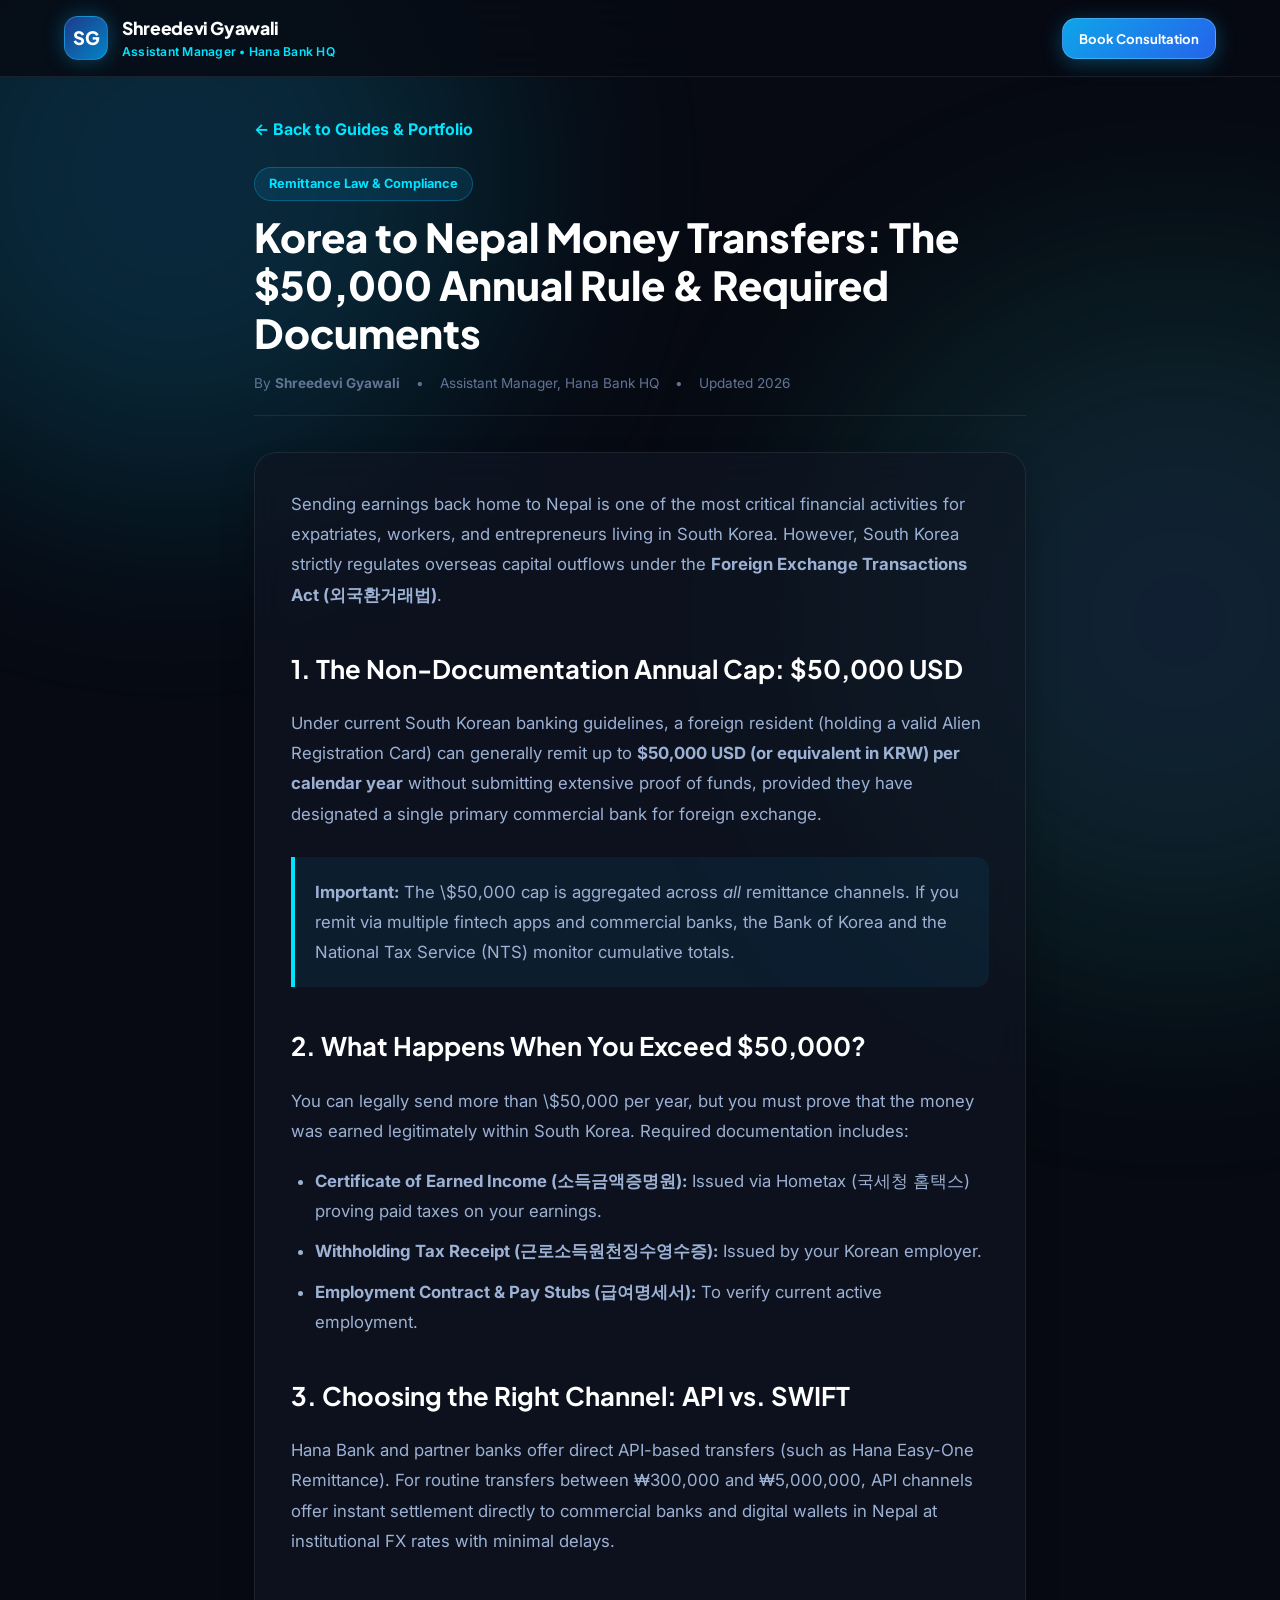
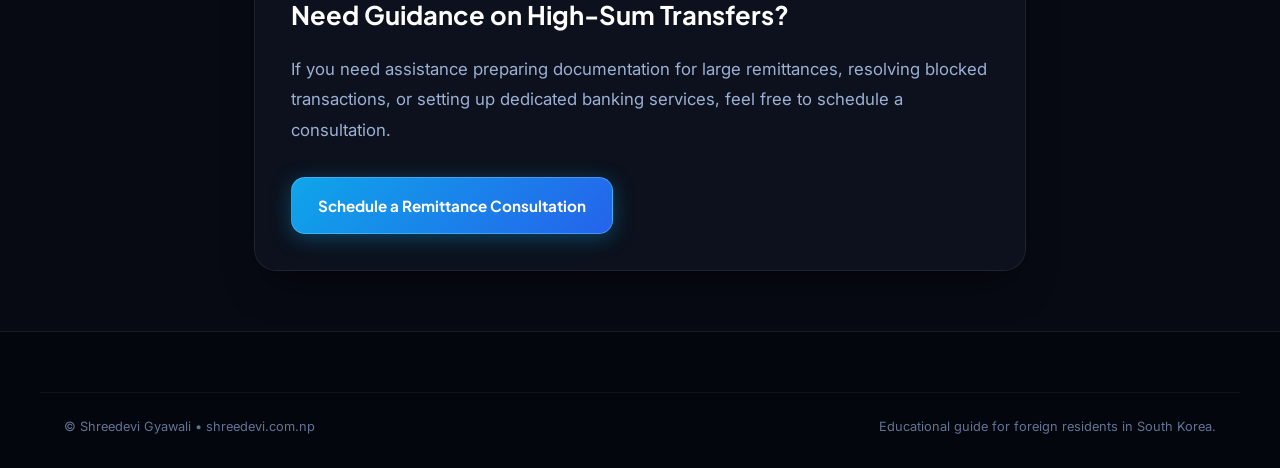
==== posts/remittance-guide.html @ a7222c51 "feat: complete professional portfolio upgrade for Shreedevi Gyawali with KRW-NPR calculator, consult" ====
<!DOCTYPE html>
<html lang="en">
<head>
  <meta charset="utf-8" />
  <meta name="viewport" content="width=device-width, initial-scale=1.0" />
  <title>Korea to Nepal Remittance: The $50,000 Rule & Required Documents | Shreedevi Gyawali</title>
  <meta name="description" content="A practical banking guide on sending money from South Korea to Nepal, understanding Korea's Foreign Exchange Transactions Act, designated foreign exchange banks, and avoiding account freezes." />
  <link rel="preconnect" href="https://fonts.googleapis.com">
  <link rel="preconnect" href="https://fonts.gstatic.com" crossorigin>
  <link href="https://fonts.googleapis.com/css2?family=Inter:wght@300;400;500;600;700&family=Plus+Jakarta+Sans:wght@600;700;800&display=swap" rel="stylesheet">
  <link rel="stylesheet" href="../style.css" />
  <style>
    .article-wrap { max-width: 820px; margin: 40px auto; padding: 0 24px; }
    .article-header { margin-bottom: 36px; }
    .back-nav { display: inline-flex; align-items: center; gap: 8px; color: var(--accent-cyan); font-weight: 700; margin-bottom: 24px; }
    .article-title { font-family: var(--font-heading); font-size: 2.5rem; font-weight: 800; line-height: 1.2; margin-bottom: 16px; color: #fff; }
    .article-meta { display: flex; gap: 16px; font-size: 0.85rem; color: var(--text-muted); border-bottom: 1px solid var(--line-border); padding-bottom: 20px; }
    .article-body { font-size: 1.05rem; line-height: 1.8; color: var(--text-secondary); }
    .article-body h2 { font-family: var(--font-heading); font-size: 1.6rem; color: #fff; margin: 36px 0 16px; }
    .article-body p { margin-bottom: 20px; }
    .article-body ul { margin: 0 0 24px 24px; }
    .article-body li { margin-bottom: 10px; }
    .callout-box { background: rgba(14, 165, 233, 0.08); border-left: 4px solid var(--accent-cyan); padding: 20px; border-radius: 0 12px 12px 0; margin: 28px 0; }
  </style>
</head>
<body>
  <div class="glow-orb orb-1"></div>
  <div class="glow-orb orb-2"></div>

  <header class="navbar-wrapper">
    <div class="container">
      <nav class="navbar">
        <a href="../#hero" class="brand">
          <div class="brand-symbol">SG</div>
          <div class="brand-text">
            <span class="brand-name">Shreedevi Gyawali</span>
            <span class="brand-role">Assistant Manager • Hana Bank HQ</span>
          </div>
        </a>
        <div class="nav-actions">
          <a href="../#booking" class="btn btn-primary btn-sm">Book Consultation</a>
        </div>
      </nav>
    </div>
  </header>

  <main class="article-wrap">
    <a href="../#insights" class="back-nav">← Back to Guides & Portfolio</a>

    <header class="article-header">
      <div class="hero-pill accent-pill" style="margin-bottom:12px">Remittance Law & Compliance</div>
      <h1 class="article-title">Korea to Nepal Money Transfers: The $50,000 Annual Rule & Required Documents</h1>
      <div class="article-meta">
        <span>By <strong>Shreedevi Gyawali</strong></span>
        <span>•</span>
        <span>Assistant Manager, Hana Bank HQ</span>
        <span>•</span>
        <span>Updated 2026</span>
      </div>
    </header>

    <article class="article-body glass-card" style="padding: 36px;">
      <p>Sending earnings back home to Nepal is one of the most critical financial activities for expatriates, workers, and entrepreneurs living in South Korea. However, South Korea strictly regulates overseas capital outflows under the <strong>Foreign Exchange Transactions Act (외국환거래법)</strong>.</p>

      <h2>1. The Non-Documentation Annual Cap: $50,000 USD</h2>
      <p>Under current South Korean banking guidelines, a foreign resident (holding a valid Alien Registration Card) can generally remit up to <strong>$50,000 USD (or equivalent in KRW) per calendar year</strong> without submitting extensive proof of funds, provided they have designated a single primary commercial bank for foreign exchange.</p>

      <div class="callout-box">
        <strong>Important:</strong> The \$50,000 cap is aggregated across <em>all</em> remittance channels. If you remit via multiple fintech apps and commercial banks, the Bank of Korea and the National Tax Service (NTS) monitor cumulative totals.
      </div>

      <h2>2. What Happens When You Exceed $50,000?</h2>
      <p>You can legally send more than \$50,000 per year, but you must prove that the money was earned legitimately within South Korea. Required documentation includes:</p>
      <ul>
        <li><strong>Certificate of Earned Income (소득금액증명원):</strong> Issued via Hometax (국세청 홈택스) proving paid taxes on your earnings.</li>
        <li><strong>Withholding Tax Receipt (근로소득원천징수영수증):</strong> Issued by your Korean employer.</li>
        <li><strong>Employment Contract & Pay Stubs (급여명세서):</strong> To verify current active employment.</li>
      </ul>

      <h2>3. Choosing the Right Channel: API vs. SWIFT</h2>
      <p>Hana Bank and partner banks offer direct API-based transfers (such as Hana Easy-One Remittance). For routine transfers between ₩300,000 and ₩5,000,000, API channels offer instant settlement directly to commercial banks and digital wallets in Nepal at institutional FX rates with minimal delays.</p>

      <h2>Need Guidance on High-Sum Transfers?</h2>
      <p>If you need assistance preparing documentation for large remittances, resolving blocked transactions, or setting up dedicated banking services, feel free to schedule a consultation.</p>

      <div style="margin-top: 32px;">
        <a href="../#booking" class="btn btn-primary btn-lg">Schedule a Remittance Consultation</a>
      </div>
    </article>
  </main>

  <footer class="site-footer" style="margin-top: 60px;">
    <div class="container footer-bottom">
      <div>© Shreedevi Gyawali • <a href="https://shreedevi.com.np">shreedevi.com.np</a></div>
      <div>Educational guide for foreign residents in South Korea.</div>
    </div>
  </footer>
</body>
</html>
---- style.css ----
:root {
  --bg-dark: #070a13;
  --bg-card: rgba(16, 22, 36, 0.65);
  --bg-card-hover: rgba(22, 30, 48, 0.8);
  --bg-elevated: #0f1626;
  --line-border: rgba(255, 255, 255, 0.08);
  --line-border-hover: rgba(94, 160, 255, 0.4);
  --line-border-active: rgba(56, 225, 176, 0.5);
  --text-primary: #f0f4ff;
  --text-secondary: #9cb1d4;
  --text-muted: #627494;
  --accent-cyan: #00e5ff;
  --accent-blue: #3b82f6;
  --accent-indigo: #6366f1;
  --accent-teal: #10b981;
  --accent-amber: #f59e0b;
  --gradient-fintech: linear-gradient(135deg, #38bdf8 0%, #3b82f6 50%, #818cf8 100%);
  --gradient-glow: linear-gradient(135deg, rgba(56, 189, 248, 0.15) 0%, rgba(99, 102, 241, 0.1) 100%);
  --shadow-card: 0 20px 40px -15px rgba(0, 0, 0, 0.6);
  --shadow-glow: 0 0 30px rgba(56, 189, 248, 0.2);
  --font-heading: 'Plus Jakarta Sans', system-ui, -apple-system, sans-serif;
  --font-body: 'Inter', system-ui, -apple-system, sans-serif;
  --radius-sm: 8px;
  --radius-md: 14px;
  --radius-lg: 22px;
  --radius-pill: 9999px;
  --transition: all 0.25s cubic-bezier(0.16, 1, 0.3, 1);
}

/* Reset & Base */
*, *::before, *::after {
  box-sizing: border-box;
  margin: 0;
  padding: 0;
}

html {
  scroll-behavior: smooth;
  scroll-padding-top: 100px;
}

body {
  font-family: var(--font-body);
  background-color: var(--bg-dark);
  color: var(--text-primary);
  line-height: 1.6;
  overflow-x: hidden;
  -webkit-font-smoothing: antialiased;
  min-height: 100vh;
}

a {
  color: inherit;
  text-decoration: none;
  transition: var(--transition);
}

/* Atmospheric Glow Orbs (Dribbble 25640415) */
.glow-orb {
  position: fixed;
  border-radius: var(--radius-pill);
  filter: blur(120px);
  pointer-events: none;
  z-index: -1;
  opacity: 0.18;
}

.orb-1 {
  width: 650px;
  height: 650px;
  top: -150px;
  left: -150px;
  background: radial-gradient(circle, #3b82f6 0%, #00e5ff 60%, transparent 80%);
}

.orb-2 {
  width: 700px;
  height: 700px;
  top: 30%;
  right: -250px;
  background: radial-gradient(circle, #6366f1 0%, #10b981 70%, transparent 80%);
}

.orb-3 {
  width: 500px;
  height: 500px;
  bottom: 5%;
  left: 20%;
  background: radial-gradient(circle, #0ea5e9 0%, transparent 70%);
  opacity: 0.12;
}

/* Layout Utilities */
.container {
  max-width: 1200px;
  margin: 0 auto;
  padding: 0 24px;
}

/* Glassmorphism Card (Dribbble 25640415 & 26304487) */
.glass-card {
  background: var(--bg-card);
  backdrop-filter: blur(18px);
  -webkit-backdrop-filter: blur(18px);
  border: 1px solid var(--line-border);
  border-radius: var(--radius-lg);
  box-shadow: var(--shadow-card);
  transition: var(--transition);
}

.glass-card:hover {
  border-color: var(--line-border-hover);
}

/* Top Announcement Banner */
.top-banner {
  background: rgba(12, 17, 30, 0.95);
  border-bottom: 1px solid var(--line-border);
  font-size: 0.82rem;
  padding: 8px 0;
  backdrop-filter: blur(10px);
}

.banner-inner {
  display: flex;
  justify-content: space-between;
  align-items: center;
}

.status-indicator {
  display: flex;
  align-items: center;
  gap: 10px;
}

.pulse-dot {
  width: 8px;
  height: 8px;
  border-radius: var(--radius-pill);
  background: var(--accent-teal);
  box-shadow: 0 0 10px var(--accent-teal);
  animation: pulseBeacon 2s infinite ease-in-out;
}

@keyframes pulseBeacon {
  0% { transform: scale(0.95); box-shadow: 0 0 0 0 rgba(16, 185, 129, 0.7); }
  70% { transform: scale(1.15); box-shadow: 0 0 0 8px rgba(16, 185, 129, 0); }
  100% { transform: scale(0.95); box-shadow: 0 0 0 0 rgba(16, 185, 129, 0); }
}

.banner-right {
  display: flex;
  align-items: center;
  gap: 12px;
}

.banner-tag {
  color: var(--accent-cyan);
  font-weight: 600;
}

.banner-divider {
  color: var(--text-muted);
}

.banner-link {
  color: var(--text-primary);
  font-weight: 600;
}

.banner-link:hover {
  color: var(--accent-cyan);
}

/* Navbar */
.navbar-wrapper {
  position: sticky;
  top: 0;
  z-index: 100;
  backdrop-filter: blur(20px);
  -webkit-backdrop-filter: blur(20px);
  background: rgba(7, 10, 19, 0.82);
  border-bottom: 1px solid var(--line-border);
}

.navbar {
  display: flex;
  justify-content: space-between;
  align-items: center;
  height: 76px;
}

.brand {
  display: flex;
  align-items: center;
  gap: 14px;
}

.brand-symbol {
  width: 44px;
  height: 44px;
  border-radius: var(--radius-md);
  background: linear-gradient(135deg, #1e3a8a, #0284c7);
  border: 1px solid rgba(56, 189, 248, 0.4);
  display: flex;
  align-items: center;
  justify-content: center;
  font-family: var(--font-heading);
  font-weight: 900;
  font-size: 1.15rem;
  color: #ffffff;
  box-shadow: 0 0 20px rgba(14, 165, 233, 0.35);
}

.brand-text {
  display: flex;
  flex-direction: column;
}

.brand-name {
  font-family: var(--font-heading);
  font-weight: 800;
  font-size: 1.1rem;
  letter-spacing: -0.02em;
  color: #ffffff;
}

.brand-role {
  font-size: 0.76rem;
  color: var(--accent-cyan);
  font-weight: 600;
  letter-spacing: 0.02em;
}

.nav-links {
  display: flex;
  align-items: center;
  gap: 22px;
}

.nav-link {
  font-size: 0.88rem;
  font-weight: 600;
  color: var(--text-secondary);
  position: relative;
  padding: 8px 2px;
}

.nav-link:hover {
  color: #ffffff;
}

.nav-link.highlight {
  color: var(--accent-cyan);
}

.nav-actions {
  display: flex;
  align-items: center;
  gap: 12px;
}

.mobile-toggle {
  display: none;
  background: transparent;
  border: none;
  cursor: pointer;
  padding: 8px;
}

.mobile-toggle span {
  display: block;
  width: 22px;
  height: 2px;
  background-color: #ffffff;
  margin: 5px 0;
  transition: var(--transition);
}

.mobile-drawer {
  display: none;
  padding: 20px 24px;
  background: rgba(11, 16, 29, 0.98);
  border-bottom: 1px solid var(--line-border);
  flex-direction: column;
  gap: 14px;
}

.mobile-drawer.open {
  display: flex;
}

.mobile-link {
  padding: 10px 0;
  font-weight: 600;
  color: var(--text-secondary);
  border-bottom: 1px solid rgba(255, 255, 255, 0.04);
}

.mobile-link:hover {
  color: #ffffff;
}

/* Button Styles (Fintech High-Conversion) */
.btn {
  display: inline-flex;
  align-items: center;
  justify-content: center;
  gap: 8px;
  font-family: var(--font-heading);
  font-weight: 700;
  border-radius: var(--radius-md);
  cursor: pointer;
  transition: var(--transition);
  border: 1px solid transparent;
  text-decoration: none;
}

.btn-sm {
  padding: 9px 16px;
  font-size: 0.82rem;
}

.btn-lg {
  padding: 14px 26px;
  font-size: 0.95rem;
}

.btn-block {
  width: 100%;
}

.btn-primary {
  background: linear-gradient(135deg, #0ea5e9 0%, #2563eb 100%);
  color: #ffffff;
  border-color: rgba(125, 211, 252, 0.4);
  box-shadow: 0 4px 20px rgba(14, 165, 233, 0.35);
}

.btn-primary:hover {
  background: linear-gradient(135deg, #38bdf8 0%, #1d4ed8 100%);
  transform: translateY(-2px);
  box-shadow: 0 8px 25px rgba(14, 165, 233, 0.5);
}

.btn-outline {
  background: rgba(255, 255, 255, 0.04);
  border-color: var(--line-border);
  color: var(--text-primary);
}

.btn-outline:hover {
  background: rgba(255, 255, 255, 0.09);
  border-color: var(--line-border-hover);
  color: #ffffff;
}

.btn-glass {
  background: rgba(255, 255, 255, 0.06);
  backdrop-filter: blur(12px);
  border-color: rgba(255, 255, 255, 0.12);
  color: #ffffff;
}

.btn-glass:hover {
  background: rgba(255, 255, 255, 0.12);
  border-color: rgba(255, 255, 255, 0.25);
  transform: translateY(-2px);
}

/* Hero Section (Dribbble 17988724 & 25640415) */
.hero-section {
  padding: 68px 0 48px;
}

.hero-grid {
  display: grid;
  grid-template-columns: 1.2fr 0.95fr;
  gap: 48px;
  align-items: center;
}

.badge-cluster {
  display: flex;
  flex-wrap: wrap;
  gap: 10px;
  margin-bottom: 22px;
}

.hero-pill {
  display: inline-flex;
  align-items: center;
  gap: 6px;
  font-size: 0.8rem;
  font-weight: 700;
  padding: 6px 14px;
  border-radius: var(--radius-pill);
  background: rgba(255, 255, 255, 0.05);
  border: 1px solid var(--line-border);
  color: var(--text-secondary);
}

.accent-pill {
  background: rgba(14, 165, 233, 0.12);
  border-color: rgba(14, 165, 233, 0.35);
  color: var(--accent-cyan);
}

.teal-pill {
  background: rgba(16, 185, 129, 0.12);
  border-color: rgba(16, 185, 129, 0.35);
  color: var(--accent-teal);
}

.hero-headline {
  font-family: var(--font-heading);
  font-size: 3.4rem;
  line-height: 1.12;
  font-weight: 900;
  letter-spacing: -0.03em;
  margin-bottom: 22px;
  color: #ffffff;
}

.gradient-text {
  background: linear-gradient(135deg, #38bdf8 0%, #818cf8 50%, #34d399 100%);
  -webkit-background-clip: text;
  background-clip: text;
  color: transparent;
}

.hero-subtext {
  font-size: 1.08rem;
  line-height: 1.68;
  color: var(--text-secondary);
  margin-bottom: 32px;
  max-width: 600px;
}

.hero-cta-group {
  display: flex;
  flex-wrap: wrap;
  gap: 16px;
  margin-bottom: 40px;
}

.hero-metrics {
  display: grid;
  grid-template-columns: repeat(3, 1fr);
  gap: 14px;
  padding-top: 24px;
  border-top: 1px solid var(--line-border);
}

.metric-card {
  background: rgba(255, 255, 255, 0.02);
  border: 1px solid var(--line-border);
  border-radius: var(--radius-md);
  padding: 14px;
}

.metric-number {
  font-family: var(--font-heading);
  font-size: 1.6rem;
  font-weight: 800;
  color: #ffffff;
}

.metric-number .unit {
  font-size: 0.9rem;
  color: var(--accent-cyan);
  font-weight: 600;
}

.metric-label {
  font-size: 0.78rem;
  color: var(--text-muted);
  margin-top: 2px;
  line-height: 1.3;
}

/* Hero Right Widget (Dribbble 25640415 Inspired) */
.hero-fintech-card {
  padding: 30px;
  border: 1px solid rgba(255, 255, 255, 0.12);
  background: linear-gradient(180deg, rgba(20, 28, 46, 0.8) 0%, rgba(11, 16, 29, 0.7) 100%);
  box-shadow: 0 25px 60px rgba(0, 0, 0, 0.7);
}

.fintech-card-header {
  display: flex;
  gap: 18px;
  align-items: center;
  margin-bottom: 22px;
}

.avatar-holder {
  position: relative;
}

.avatar-initials {
  width: 72px;
  height: 72px;
  border-radius: 20px;
  background: linear-gradient(135deg, #1e3a8a, #0369a1);
  border: 2px solid rgba(56, 189, 248, 0.5);
  display: flex;
  align-items: center;
  justify-content: center;
  font-family: var(--font-heading);
  font-weight: 800;
  font-size: 1.8rem;
  color: #ffffff;
  box-shadow: 0 0 24px rgba(14, 165, 233, 0.4);
}

.verified-badge {
  position: absolute;
  bottom: -4px;
  right: -4px;
  width: 22px;
  height: 22px;
  border-radius: var(--radius-pill);
  background: var(--accent-teal);
  color: #ffffff;
  display: flex;
  align-items: center;
  justify-content: center;
  font-size: 0.75rem;
  font-weight: 900;
  border: 2px solid var(--bg-dark);
}

.user-name {
  font-family: var(--font-heading);
  font-size: 1.35rem;
  font-weight: 800;
  color: #ffffff;
  margin-bottom: 2px;
}

.user-title {
  font-size: 0.88rem;
  color: var(--accent-cyan);
  font-weight: 600;
}

.user-location {
  display: flex;
  align-items: center;
  gap: 5px;
  font-size: 0.78rem;
  color: var(--text-muted);
  margin-top: 4px;
}

/* Mini Ticker Inside Card */
.mini-ticker-box {
  background: rgba(14, 165, 233, 0.06);
  border: 1px solid rgba(14, 165, 233, 0.2);
  border-radius: var(--radius-md);
  padding: 16px;
  margin-bottom: 20px;
}

.ticker-top {
  display: flex;
  justify-content: space-between;
  align-items: center;
  margin-bottom: 8px;
}

.ticker-label {
  font-size: 0.72rem;
  font-weight: 800;
  letter-spacing: 0.08em;
  color: var(--text-muted);
}

.green-badge {
  font-size: 0.75rem;
  font-weight: 700;
  color: var(--accent-teal);
}

.ticker-rate {
  display: flex;
  align-items: baseline;
  gap: 8px;
  margin-bottom: 6px;
}

.currency-pair {
  font-size: 0.95rem;
  color: var(--text-secondary);
}

.converted-val {
  font-family: var(--font-heading);
  font-size: 1.45rem;
  font-weight: 800;
  color: #ffffff;
}

.ticker-footer {
  display: flex;
  justify-content: space-between;
  font-size: 0.76rem;
  color: var(--text-muted);
}

.card-inline-link {
  color: var(--accent-cyan);
  font-weight: 700;
}

.card-inline-link:hover {
  text-decoration: underline;
}

/* Spec Grid Inside Hero Card */
.card-spec-grid {
  display: grid;
  grid-template-columns: 1fr 1fr;
  gap: 12px;
  margin-bottom: 20px;
}

.spec-item {
  display: flex;
  align-items: center;
  gap: 10px;
  background: rgba(255, 255, 255, 0.03);
  border: 1px solid var(--line-border);
  border-radius: var(--radius-sm);
  padding: 10px;
}

.spec-icon {
  font-size: 1.25rem;
}

.spec-title {
  font-size: 0.8rem;
  font-weight: 700;
  color: #ffffff;
}

.spec-desc {
  font-size: 0.7rem;
  color: var(--text-muted);
}

.card-action-bar {
  display: grid;
  grid-template-columns: 1fr auto;
  gap: 10px;
}

/* Trust Strip */
.trust-strip {
  padding: 32px 0;
  border-top: 1px solid var(--line-border);
  border-bottom: 1px solid var(--line-border);
  background: rgba(10, 15, 26, 0.6);
}

.trust-title {
  text-align: center;
  font-size: 0.75rem;
  font-weight: 800;
  letter-spacing: 0.12em;
  color: var(--text-muted);
  margin-bottom: 16px;
}

.partner-chips {
  display: flex;
  flex-wrap: wrap;
  justify-content: center;
  gap: 12px;
}

.chip-item {
  font-size: 0.84rem;
  font-weight: 700;
  color: var(--text-secondary);
  padding: 8px 16px;
  border-radius: var(--radius-pill);
  background: rgba(255, 255, 255, 0.03);
  border: 1px solid var(--line-border);
}

.chip-item:hover {
  border-color: var(--line-border-hover);
  color: #ffffff;
}

/* Section Shared Headers */
.section {
  padding: 80px 0;
  border-bottom: 1px solid var(--line-border);
}

.section-header {
  margin-bottom: 48px;
}

.section-header.text-center {
  text-align: center;
  max-width: 720px;
  margin-left: auto;
  margin-right: auto;
}

.section-tag {
  display: inline-block;
  font-size: 0.78rem;
  font-weight: 800;
  text-transform: uppercase;
  letter-spacing: 0.1em;
  color: var(--accent-cyan);
  margin-bottom: 10px;
}

.section-heading {
  font-family: var(--font-heading);
  font-size: 2.4rem;
  font-weight: 800;
  letter-spacing: -0.02em;
  color: #ffffff;
  margin-bottom: 14px;
}

.section-lead {
  font-size: 1.05rem;
  line-height: 1.65;
  color: var(--text-secondary);
}

/* About Section */
.about-grid {
  display: grid;
  grid-template-columns: 1.25fr 0.85fr;
  gap: 32px;
}

.about-main-card {
  padding: 36px;
}

.card-title {
  font-family: var(--font-heading);
  font-size: 1.45rem;
  font-weight: 800;
  color: #ffffff;
  margin-bottom: 18px;
}

.text-body {
  font-size: 0.98rem;
  color: var(--text-secondary);
  line-height: 1.7;
  margin-bottom: 18px;
}

.about-highlights {
  display: flex;
  flex-direction: column;
  gap: 16px;
  margin-top: 24px;
  padding-top: 20px;
  border-top: 1px solid var(--line-border);
}

.highlight-item {
  display: flex;
  gap: 14px;
  font-size: 0.92rem;
  color: var(--text-secondary);
  line-height: 1.55;
}

.hl-dot {
  width: 10px;
  height: 10px;
  border-radius: var(--radius-pill);
  background: var(--accent-cyan);
  flex-shrink: 0;
  margin-top: 6px;
  box-shadow: 0 0 8px var(--accent-cyan);
}

.profile-details-card {
  padding: 32px;
  display: flex;
  flex-direction: column;
  justify-content: space-between;
}

.credential-list {
  display: flex;
  flex-direction: column;
  gap: 14px;
}

.credential-row {
  display: flex;
  justify-content: space-between;
  align-items: center;
  padding-bottom: 12px;
  border-bottom: 1px solid rgba(255, 255, 255, 0.05);
  font-size: 0.88rem;
}

.c-label {
  color: var(--text-muted);
  font-weight: 600;
}

.c-val {
  color: #ffffff;
  font-weight: 700;
  text-align: right;
}

.link-glow {
  color: var(--accent-cyan);
}

.link-glow:hover {
  text-decoration: underline;
}

.card-footer-action {
  margin-top: 24px;
}

/* Competencies Grid */
.competencies-grid {
  display: grid;
  grid-template-columns: repeat(3, 1fr);
  gap: 24px;
}

.comp-card {
  padding: 30px;
  display: flex;
  flex-direction: column;
}

.comp-icon-box {
  width: 52px;
  height: 52px;
  border-radius: var(--radius-md);
  display: flex;
  align-items: center;
  justify-content: center;
  margin-bottom: 20px;
}

.blue-icon { background: rgba(59, 130, 246, 0.15); color: #60a5fa; border: 1px solid rgba(59, 130, 246, 0.3); }
.teal-icon { background: rgba(16, 185, 129, 0.15); color: #34d399; border: 1px solid rgba(16, 185, 129, 0.3); }
.purple-icon { background: rgba(99, 102, 241, 0.15); color: #a5b4fc; border: 1px solid rgba(99, 102, 241, 0.3); }
.amber-icon { background: rgba(245, 158, 11, 0.15); color: #fbbf24; border: 1px solid rgba(245, 158, 11, 0.3); }
.emerald-icon { background: rgba(20, 184, 166, 0.15); color: #2dd4bf; border: 1px solid rgba(20, 184, 166, 0.3); }
.rose-icon { background: rgba(244, 63, 94, 0.15); color: #fb7185; border: 1px solid rgba(244, 63, 94, 0.3); }

.comp-card h3 {
  font-family: var(--font-heading);
  font-size: 1.25rem;
  font-weight: 800;
  color: #ffffff;
  margin-bottom: 12px;
}

.comp-card p {
  font-size: 0.92rem;
  color: var(--text-secondary);
  line-height: 1.6;
  margin-bottom: 22px;
  flex-grow: 1;
}

.pill-group {
  display: flex;
  flex-wrap: wrap;
  gap: 8px;
}

.mini-pill {
  font-size: 0.75rem;
  font-weight: 600;
  padding: 4px 10px;
  border-radius: var(--radius-sm);
  background: rgba(255, 255, 255, 0.04);
  border: 1px solid var(--line-border);
  color: var(--text-muted);
}

/* Calculator Section (Fintech Engine) */
.calculator-section {
  background: radial-gradient(circle at 50% 50%, rgba(14, 165, 233, 0.05), transparent 70%);
}

.calc-wrapper {
  padding: 36px;
  border: 1px solid rgba(56, 189, 248, 0.25);
  box-shadow: 0 0 50px rgba(14, 165, 233, 0.15);
}

.calc-grid {
  display: grid;
  grid-template-columns: 1.2fr 0.95fr;
  gap: 36px;
}

.calc-tabs {
  display: flex;
  gap: 10px;
  margin-bottom: 24px;
}

.calc-tab {
  padding: 10px 18px;
  border-radius: var(--radius-md);
  background: rgba(255, 255, 255, 0.04);
  border: 1px solid var(--line-border);
  color: var(--text-secondary);
  font-family: var(--font-heading);
  font-weight: 700;
  font-size: 0.85rem;
  cursor: pointer;
  transition: var(--transition);
}

.calc-tab.active {
  background: rgba(14, 165, 233, 0.15);
  border-color: rgba(14, 165, 233, 0.5);
  color: #ffffff;
}

.input-group {
  margin-bottom: 24px;
}

.input-label {
  display: block;
  font-size: 0.85rem;
  font-weight: 700;
  color: var(--text-secondary);
  margin-bottom: 8px;
}

.input-with-currency {
  position: relative;
  display: flex;
  align-items: center;
}

.currency-symbol {
  position: absolute;
  left: 18px;
  font-size: 1.4rem;
  font-weight: 800;
  color: var(--accent-cyan);
}

.calc-field {
  width: 100%;
  padding: 16px 70px 16px 48px;
  font-family: var(--font-heading);
  font-size: 1.6rem;
  font-weight: 800;
  color: #ffffff;
  background: rgba(11, 16, 29, 0.9);
  border: 1px solid var(--line-border);
  border-radius: var(--radius-md);
  outline: none;
  transition: var(--transition);
}

.calc-field:focus {
  border-color: var(--accent-cyan);
  box-shadow: 0 0 20px rgba(14, 165, 233, 0.25);
}

.currency-code {
  position: absolute;
  right: 18px;
  font-size: 0.9rem;
  font-weight: 800;
  color: var(--text-muted);
}

.quick-chips {
  display: flex;
  flex-wrap: wrap;
  gap: 8px;
  margin-top: 10px;
}

.preset-chip {
  padding: 6px 12px;
  border-radius: var(--radius-sm);
  background: rgba(255, 255, 255, 0.03);
  border: 1px solid var(--line-border);
  color: var(--text-secondary);
  font-size: 0.78rem;
  font-weight: 700;
  cursor: pointer;
  transition: var(--transition);
}

.preset-chip:hover, .preset-chip.active {
  background: rgba(14, 165, 233, 0.15);
  border-color: var(--accent-cyan);
  color: #ffffff;
}

.channel-options {
  display: flex;
  flex-direction: column;
  gap: 10px;
}

.channel-option {
  display: flex;
  align-items: center;
  gap: 14px;
  padding: 14px;
  border-radius: var(--radius-md);
  background: rgba(255, 255, 255, 0.02);
  border: 1px solid var(--line-border);
  cursor: pointer;
  transition: var(--transition);
}

.channel-option.selected {
  background: rgba(14, 165, 233, 0.08);
  border-color: rgba(14, 165, 233, 0.4);
}

.channel-option input[type="radio"] {
  accent-color: var(--accent-cyan);
}

.channel-name {
  display: block;
  font-size: 0.9rem;
  font-weight: 700;
  color: #ffffff;
}

.channel-sub {
  display: block;
  font-size: 0.75rem;
  color: var(--text-muted);
}

/* Inner Results Card (Fintech Showcase) */
.inner-result-card {
  padding: 28px;
  background: linear-gradient(180deg, rgba(17, 24, 39, 0.85) 0%, rgba(10, 15, 28, 0.95) 100%);
  border: 1px solid rgba(255, 255, 255, 0.12);
  display: flex;
  flex-direction: column;
  justify-content: space-between;
}

.result-header {
  display: flex;
  justify-content: space-between;
  align-items: center;
  margin-bottom: 12px;
}

.result-title {
  font-size: 0.75rem;
  font-weight: 800;
  letter-spacing: 0.08em;
  color: var(--text-muted);
}

.live-dot {
  font-size: 0.75rem;
  font-weight: 700;
  color: var(--accent-teal);
}

.result-display {
  margin-bottom: 24px;
}

.big-amount {
  font-family: var(--font-heading);
  font-size: 2.8rem;
  font-weight: 900;
  letter-spacing: -0.03em;
  color: #ffffff;
  line-height: 1.1;
}

.big-currency {
  font-size: 0.88rem;
  font-weight: 700;
  color: var(--accent-teal);
  margin-top: 4px;
}

.calc-breakdown {
  display: flex;
  flex-direction: column;
  gap: 12px;
  padding: 18px 0;
  border-top: 1px solid var(--line-border);
  border-bottom: 1px solid var(--line-border);
  margin-bottom: 20px;
}

.breakdown-row {
  display: flex;
  justify-content: space-between;
  font-size: 0.85rem;
}

.b-label {
  color: var(--text-muted);
}

.b-val {
  color: #ffffff;
  font-weight: 700;
}

.text-teal {
  color: var(--accent-teal);
}

.calc-notice {
  display: flex;
  gap: 10px;
  font-size: 0.78rem;
  color: var(--text-secondary);
  background: rgba(255, 255, 255, 0.03);
  padding: 10px 14px;
  border-radius: var(--radius-sm);
  margin-bottom: 20px;
  align-items: flex-start;
}

.calc-notice svg {
  flex-shrink: 0;
  color: var(--accent-cyan);
  margin-top: 2px;
}

/* Services Grid (Inspired by Dribbble 26304487) */
.services-grid {
  display: grid;
  grid-template-columns: repeat(2, 1fr);
  gap: 28px;
}

.service-box {
  padding: 36px;
  display: flex;
  flex-direction: column;
}

.service-box.highlighted-service {
  border-color: rgba(14, 165, 233, 0.4);
  background: linear-gradient(180deg, rgba(20, 32, 56, 0.8) 0%, rgba(14, 20, 36, 0.7) 100%);
  box-shadow: 0 10px 35px rgba(14, 165, 233, 0.15);
}

.service-top {
  display: flex;
  justify-content: space-between;
  align-items: center;
  margin-bottom: 20px;
}

.service-badge {
  font-size: 0.75rem;
  font-weight: 800;
  letter-spacing: 0.05em;
  padding: 4px 12px;
  border-radius: var(--radius-pill);
  background: rgba(255, 255, 255, 0.05);
  border: 1px solid var(--line-border);
  color: var(--text-secondary);
}

.service-badge.featured {
  background: rgba(14, 165, 233, 0.15);
  border-color: rgba(14, 165, 233, 0.5);
  color: var(--accent-cyan);
}

.service-icon {
  font-size: 2rem;
}

.service-title {
  font-family: var(--font-heading);
  font-size: 1.45rem;
  font-weight: 800;
  color: #ffffff;
  margin-bottom: 14px;
}

.service-desc {
  font-size: 0.95rem;
  color: var(--text-secondary);
  line-height: 1.65;
  margin-bottom: 20px;
}

.service-checkpoints {
  list-style: none;
  display: flex;
  flex-direction: column;
  gap: 10px;
  margin-bottom: 26px;
  padding-top: 16px;
  border-top: 1px solid var(--line-border);
  flex-grow: 1;
}

.service-checkpoints li {
  position: relative;
  padding-left: 20px;
  font-size: 0.88rem;
  color: var(--text-secondary);
}

.service-checkpoints li::before {
  content: '✓';
  position: absolute;
  left: 0;
  color: var(--accent-teal);
  font-weight: 800;
}

.service-btn {
  font-family: var(--font-heading);
  font-size: 0.88rem;
  font-weight: 800;
  color: var(--accent-cyan);
  display: inline-flex;
  align-items: center;
  gap: 6px;
}

.service-btn:hover {
  color: #ffffff;
  transform: translateX(4px);
}

/* Timeline Section */
.timeline-container {
  display: flex;
  flex-direction: column;
  gap: 28px;
  position: relative;
  max-width: 900px;
  margin: 0 auto;
}

.timeline-card-item {
  position: relative;
  padding-left: 36px;
}

.timeline-card-item::before {
  content: '';
  position: absolute;
  left: 11px;
  top: 36px;
  bottom: -36px;
  width: 2px;
  background: var(--line-border);
}

.timeline-card-item:last-child::before {
  display: none;
}

.timeline-marker {
  position: absolute;
  left: 0;
  top: 32px;
  width: 24px;
  height: 24px;
  border-radius: var(--radius-pill);
  background: var(--bg-dark);
  border: 3px solid var(--text-muted);
  z-index: 1;
}

.timeline-marker.active-marker {
  border-color: var(--accent-cyan);
  box-shadow: 0 0 15px var(--accent-cyan);
}

.timeline-content {
  padding: 32px;
}

.role-header {
  display: flex;
  justify-content: space-between;
  align-items: flex-start;
  flex-wrap: wrap;
  gap: 12px;
  margin-bottom: 18px;
}

.role-title {
  font-family: var(--font-heading);
  font-size: 1.35rem;
  font-weight: 800;
  color: #ffffff;
}

.role-company {
  font-size: 0.92rem;
  font-weight: 600;
  color: var(--accent-cyan);
  margin-top: 4px;
}

.role-period {
  font-size: 0.82rem;
  font-weight: 700;
  padding: 6px 14px;
  border-radius: var(--radius-pill);
  background: rgba(255, 255, 255, 0.04);
  border: 1px solid var(--line-border);
  color: var(--text-muted);
}

.role-period.current-badge {
  background: rgba(14, 165, 233, 0.15);
  border-color: rgba(14, 165, 233, 0.4);
  color: var(--accent-cyan);
}

.role-bullets {
  list-style: none;
  display: flex;
  flex-direction: column;
  gap: 10px;
  margin-bottom: 22px;
}

.role-bullets li {
  position: relative;
  padding-left: 20px;
  font-size: 0.92rem;
  color: var(--text-secondary);
  line-height: 1.6;
}

.role-bullets li::before {
  content: '▸';
  position: absolute;
  left: 0;
  color: var(--accent-teal);
  font-weight: 800;
}

.role-tags {
  display: flex;
  flex-wrap: wrap;
  gap: 8px;
  padding-top: 16px;
  border-top: 1px solid var(--line-border);
}

.role-tags span {
  font-size: 0.75rem;
  font-weight: 600;
  padding: 4px 10px;
  border-radius: var(--radius-sm);
  background: rgba(255, 255, 255, 0.04);
  color: var(--text-muted);
}

/* Education Grid */
.edu-grid {
  display: grid;
  grid-template-columns: repeat(2, 1fr);
  gap: 24px;
  margin-bottom: 40px;
}

.edu-card {
  padding: 30px;
}

.edu-icon {
  font-size: 2rem;
  margin-bottom: 14px;
}

.edu-degree {
  font-family: var(--font-heading);
  font-size: 1.25rem;
  font-weight: 800;
  color: #ffffff;
  margin-bottom: 4px;
}

.edu-institution {
  font-size: 0.92rem;
  font-weight: 600;
  color: var(--accent-cyan);
  margin-bottom: 4px;
}

.edu-time {
  font-size: 0.78rem;
  color: var(--text-muted);
  margin-bottom: 14px;
}

.edu-details {
  font-size: 0.9rem;
  color: var(--text-secondary);
  line-height: 1.6;
}

/* References Block */
.references-block {
  padding: 32px;
}

.ref-heading {
  font-family: var(--font-heading);
  font-size: 1.25rem;
  font-weight: 800;
  color: #ffffff;
  margin-bottom: 24px;
  text-align: center;
}

.references-grid {
  display: grid;
  grid-template-columns: repeat(3, 1fr);
  gap: 20px;
}

.ref-col {
  padding: 16px;
  background: rgba(255, 255, 255, 0.02);
  border: 1px solid var(--line-border);
  border-radius: var(--radius-md);
}

.ref-name {
  font-family: var(--font-heading);
  font-size: 1.05rem;
  font-weight: 800;
  color: #ffffff;
}

.ref-title {
  font-size: 0.84rem;
  color: var(--accent-teal);
  margin-top: 2px;
}

.ref-loc {
  font-size: 0.78rem;
  color: var(--text-muted);
  margin-top: 2px;
}

.ref-email {
  display: inline-block;
  margin-top: 10px;
  font-size: 0.8rem;
  color: var(--accent-cyan);
}

.ref-email:hover {
  text-decoration: underline;
}

/* Booking Section (Dribbble 26304487 High-End Form) */
.booking-card {
  max-width: 860px;
  margin: 0 auto;
  padding: 44px;
  border: 1px solid rgba(56, 189, 248, 0.25);
  box-shadow: 0 10px 40px rgba(0, 0, 0, 0.7);
}

.form-step {
  margin-bottom: 34px;
}

.form-step-title {
  display: block;
  font-family: var(--font-heading);
  font-size: 1.15rem;
  font-weight: 800;
  color: #ffffff;
  margin-bottom: 16px;
  padding-bottom: 10px;
  border-bottom: 1px solid var(--line-border);
}

.service-radio-grid {
  display: grid;
  grid-template-columns: repeat(2, 1fr);
  gap: 14px;
}

.radio-card {
  display: flex;
  align-items: flex-start;
  gap: 12px;
  padding: 16px;
  border-radius: var(--radius-md);
  background: rgba(255, 255, 255, 0.02);
  border: 1px solid var(--line-border);
  cursor: pointer;
  transition: var(--transition);
}

.radio-card.selected {
  background: rgba(14, 165, 233, 0.1);
  border-color: var(--accent-cyan);
  box-shadow: 0 0 15px rgba(14, 165, 233, 0.2);
}

.radio-card input[type="radio"] {
  accent-color: var(--accent-cyan);
  margin-top: 4px;
}

.radio-card-content {
  display: flex;
  flex-direction: column;
}

.radio-icon {
  font-size: 1.25rem;
  margin-bottom: 4px;
}

.radio-title {
  font-size: 0.92rem;
  font-weight: 700;
  color: #ffffff;
  margin-bottom: 4px;
}

.radio-desc {
  font-size: 0.76rem;
  color: var(--text-muted);
  line-height: 1.35;
}

.form-row-2 {
  display: grid;
  grid-template-columns: 1fr 1fr;
  gap: 18px;
  margin-bottom: 16px;
}

.form-group {
  display: flex;
  flex-direction: column;
  gap: 8px;
}

.field-label {
  font-size: 0.85rem;
  font-weight: 700;
  color: var(--text-secondary);
}

.form-input, .form-select, .form-textarea {
  width: 100%;
  padding: 14px 16px;
  background: rgba(11, 16, 29, 0.8);
  border: 1px solid var(--line-border);
  border-radius: var(--radius-sm);
  color: #ffffff;
  font-family: var(--font-body);
  font-size: 0.92rem;
  outline: none;
  transition: var(--transition);
}

.form-input:focus, .form-select:focus, .form-textarea:focus {
  border-color: var(--accent-cyan);
  box-shadow: 0 0 15px rgba(14, 165, 233, 0.2);
}

.form-select option {
  background: #0f172a;
  color: #ffffff;
}

.booking-success {
  text-align: center;
  padding: 40px 20px;
}

.success-icon {
  width: 64px;
  height: 64px;
  border-radius: var(--radius-pill);
  background: var(--accent-teal);
  color: #ffffff;
  font-size: 2rem;
  font-weight: 900;
  display: flex;
  align-items: center;
  justify-content: center;
  margin: 0 auto 20px;
}

.booking-success h3 {
  font-family: var(--font-heading);
  font-size: 1.6rem;
  font-weight: 800;
  color: #ffffff;
  margin-bottom: 12px;
}

.booking-success p {
  color: var(--text-secondary);
  font-size: 1rem;
  max-width: 500px;
  margin: 0 auto 24px;
}

.success-actions {
  display: flex;
  gap: 14px;
  justify-content: center;
  flex-wrap: wrap;
}

/* Insights Section */
.insights-grid {
  display: grid;
  grid-template-columns: repeat(3, 1fr);
  gap: 24px;
}

.post-card {
  padding: 30px;
  display: flex;
  flex-direction: column;
}

.post-pill-row {
  display: flex;
  justify-content: space-between;
  align-items: center;
  margin-bottom: 14px;
}

.post-pill {
  font-size: 0.75rem;
  font-weight: 700;
  color: var(--accent-cyan);
  background: rgba(14, 165, 233, 0.1);
  padding: 4px 10px;
  border-radius: var(--radius-sm);
}

.post-readtime {
  font-size: 0.75rem;
  color: var(--text-muted);
}

.post-card-title {
  font-family: var(--font-heading);
  font-size: 1.15rem;
  font-weight: 800;
  color: #ffffff;
  line-height: 1.4;
  margin-bottom: 12px;
}

.post-card-excerpt {
  font-size: 0.9rem;
  color: var(--text-secondary);
  line-height: 1.6;
  margin-bottom: 20px;
  flex-grow: 1;
}

.post-card-footer {
  display: flex;
  justify-content: space-between;
  align-items: center;
  padding-top: 16px;
  border-top: 1px solid var(--line-border);
}

.post-author {
  font-size: 0.78rem;
  color: var(--text-muted);
}

.post-link {
  font-size: 0.84rem;
  font-weight: 700;
  color: var(--accent-cyan);
}

.post-link:hover {
  text-decoration: underline;
}

/* Contact Section */
.contact-box {
  padding: 44px;
  display: grid;
  grid-template-columns: 1.2fr 0.8fr;
  gap: 40px;
  align-items: center;
}

.contact-heading {
  font-family: var(--font-heading);
  font-size: 2rem;
  font-weight: 800;
  color: #ffffff;
  margin-bottom: 14px;
}

.contact-text {
  font-size: 0.95rem;
  color: var(--text-secondary);
  line-height: 1.65;
  margin-bottom: 24px;
}

.contact-details-list {
  display: flex;
  flex-direction: column;
  gap: 14px;
}

.contact-line {
  display: flex;
  align-items: center;
  gap: 12px;
  font-size: 0.92rem;
  color: var(--text-secondary);
}

.contact-icon-small {
  font-size: 1.2rem;
}

.quick-inquiry-box {
  background: rgba(14, 165, 233, 0.08);
  border: 1px solid rgba(14, 165, 233, 0.3);
  border-radius: var(--radius-lg);
  padding: 30px;
  text-align: center;
}

.quick-inquiry-box h3 {
  font-family: var(--font-heading);
  font-size: 1.35rem;
  font-weight: 800;
  color: #ffffff;
  margin-bottom: 10px;
}

.quick-inquiry-box p {
  font-size: 0.88rem;
  color: var(--text-secondary);
  line-height: 1.5;
  margin-bottom: 20px;
}

.qr-alt-text {
  font-size: 0.75rem;
  color: var(--text-muted);
  margin-top: 12px;
}

/* Footer */
.site-footer {
  background: #04060d;
  border-top: 1px solid var(--line-border);
  padding: 60px 0 30px;
}

.footer-inner {
  display: grid;
  grid-template-columns: 1.5fr 1fr 1fr 1fr;
  gap: 36px;
  margin-bottom: 40px;
}

.footer-desc {
  font-size: 0.88rem;
  color: var(--text-muted);
  line-height: 1.6;
  margin-top: 14px;
  max-width: 320px;
}

.footer-heading {
  font-family: var(--font-heading);
  font-size: 0.92rem;
  font-weight: 800;
  color: #ffffff;
  margin-bottom: 18px;
  letter-spacing: 0.02em;
}

.footer-links {
  list-style: none;
  display: flex;
  flex-direction: column;
  gap: 10px;
}

.footer-links a, .footer-links li {
  font-size: 0.84rem;
  color: var(--text-muted);
}

.footer-links a:hover {
  color: #ffffff;
}

.footer-bottom {
  display: flex;
  justify-content: space-between;
  align-items: center;
  flex-wrap: wrap;
  gap: 16px;
  padding-top: 24px;
  border-top: 1px solid rgba(255, 255, 255, 0.05);
  font-size: 0.8rem;
  color: var(--text-muted);
}

.disclaimer-text {
  max-width: 600px;
  font-size: 0.75rem;
  line-height: 1.4;
}

/* Toast */
.toast-notification {
  position: fixed;
  bottom: 24px;
  right: 24px;
  background: #0f172a;
  border: 1px solid var(--accent-cyan);
  color: #ffffff;
  padding: 12px 20px;
  border-radius: var(--radius-md);
  font-size: 0.88rem;
  font-weight: 600;
  box-shadow: 0 10px 30px rgba(0, 0, 0, 0.6);
  transform: translateY(100px);
  opacity: 0;
  transition: var(--transition);
  z-index: 1000;
}

.toast-notification.show {
  transform: translateY(0);
  opacity: 1;
}

/* Responsive Media Queries */
@media (max-width: 1024px) {
  .hero-grid {
    grid-template-columns: 1fr;
  }
  .competencies-grid {
    grid-template-columns: repeat(2, 1fr);
  }
  .calc-grid {
    grid-template-columns: 1fr;
  }
  .insights-grid {
    grid-template-columns: repeat(2, 1fr);
  }
  .footer-inner {
    grid-template-columns: repeat(2, 1fr);
  }
}

@media (max-width: 820px) {
  .nav-links, .nav-actions .btn {
    display: none;
  }
  .mobile-toggle {
    display: block;
  }
  .about-grid {
    grid-template-columns: 1fr;
  }
  .services-grid {
    grid-template-columns: 1fr;
  }
  .edu-grid {
    grid-template-columns: 1fr;
  }
  .references-grid {
    grid-template-columns: 1fr;
  }
  .contact-box {
    grid-template-columns: 1fr;
  }
  .service-radio-grid {
    grid-template-columns: 1fr;
  }
  .form-row-2 {
    grid-template-columns: 1fr;
  }
  .hero-headline {
    font-size: 2.5rem;
  }
}

@media (max-width: 540px) {
  .competencies-grid {
    grid-template-columns: 1fr;
  }
  .insights-grid {
    grid-template-columns: 1fr;
  }
  .hero-metrics {
    grid-template-columns: 1fr;
  }
  .calc-wrapper {
    padding: 20px;
  }
  .booking-card {
    padding: 24px;
  }
  .footer-inner {
    grid-template-columns: 1fr;
  }
}
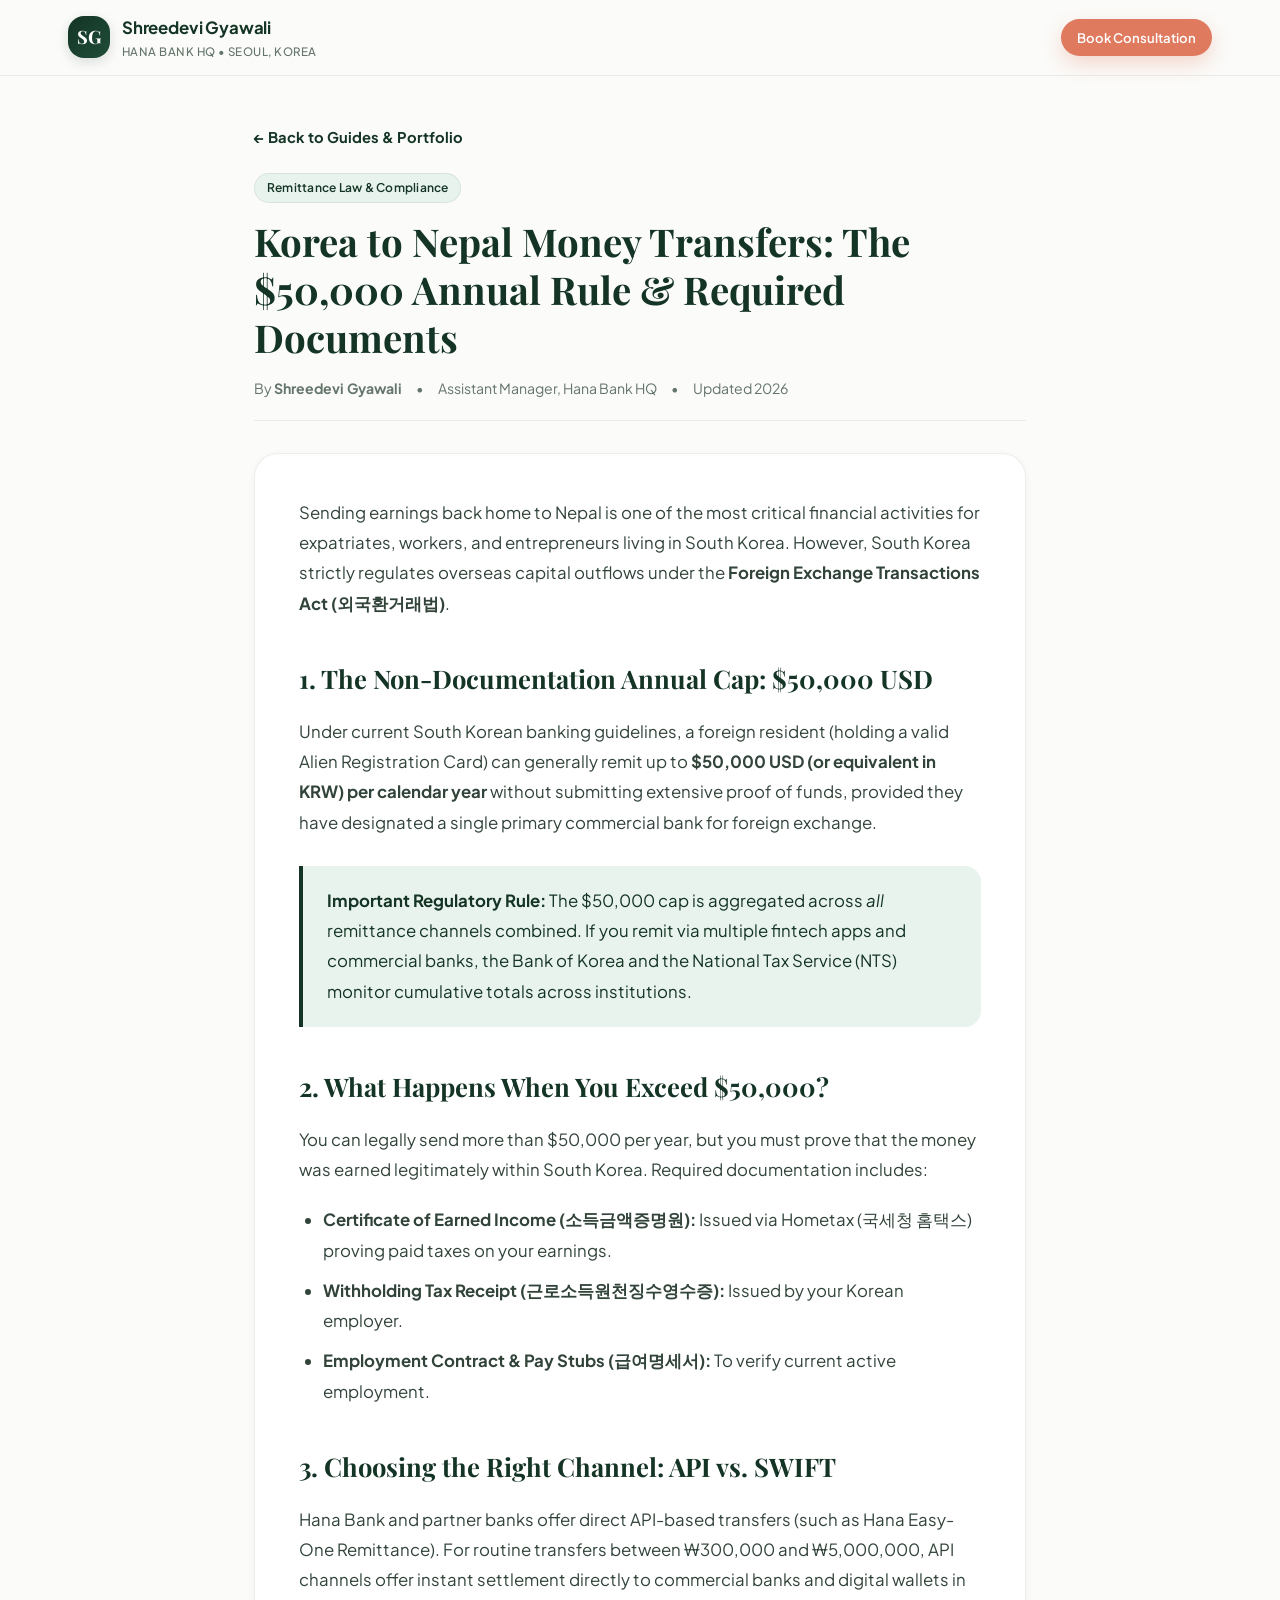
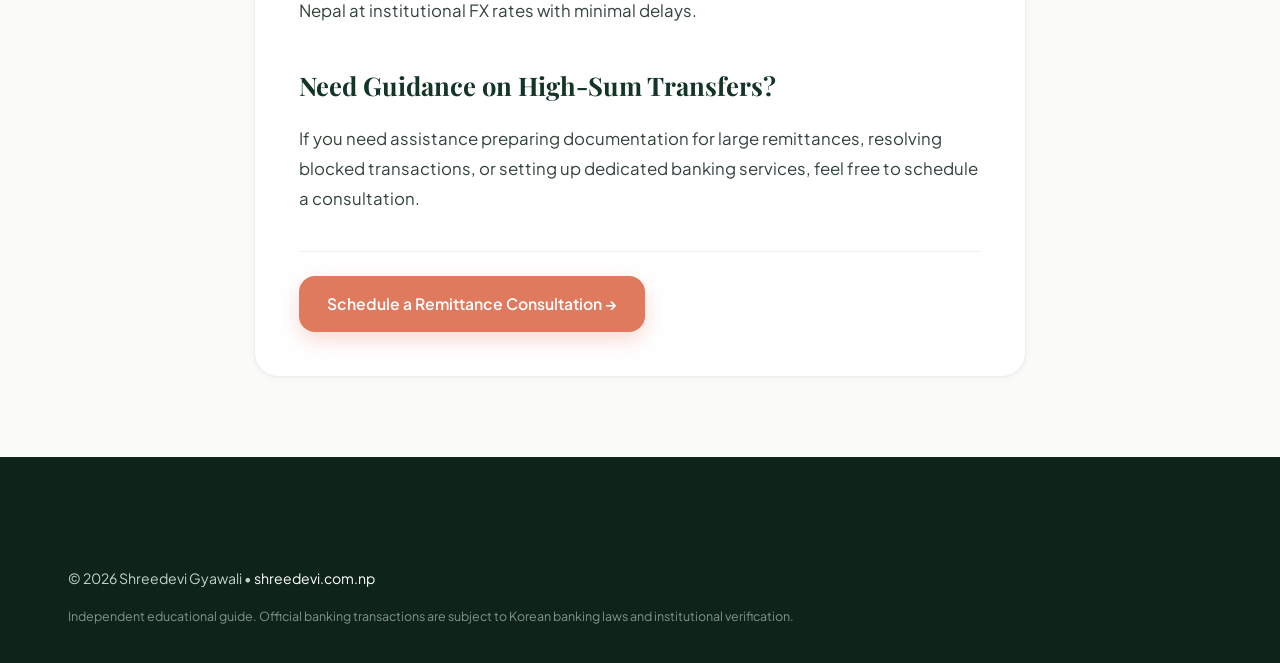
==== commit 523341e1: "feat(design): implement warm editorial sage redesign inspired by pinterest references" ====
--- a/posts/remittance-guide.html
+++ b/posts/remittance-guide.html
@@ -7,49 +7,50 @@
   <meta name="description" content="A practical banking guide on sending money from South Korea to Nepal, understanding Korea's Foreign Exchange Transactions Act, designated foreign exchange banks, and avoiding account freezes." />
   <link rel="preconnect" href="https://fonts.googleapis.com">
   <link rel="preconnect" href="https://fonts.gstatic.com" crossorigin>
-  <link href="https://fonts.googleapis.com/css2?family=Inter:wght@300;400;500;600;700&family=Plus+Jakarta+Sans:wght@600;700;800&display=swap" rel="stylesheet">
+  <link href="https://fonts.googleapis.com/css2?family=Playfair+Display:ital,wght@0,600;0,700;1,400&family=Plus+Jakarta+Sans:wght@400;500;600;700;800&display=swap" rel="stylesheet">
   <link rel="stylesheet" href="../style.css" />
   <style>
-    .article-wrap { max-width: 820px; margin: 40px auto; padding: 0 24px; }
-    .article-header { margin-bottom: 36px; }
-    .back-nav { display: inline-flex; align-items: center; gap: 8px; color: var(--accent-cyan); font-weight: 700; margin-bottom: 24px; }
-    .article-title { font-family: var(--font-heading); font-size: 2.5rem; font-weight: 800; line-height: 1.2; margin-bottom: 16px; color: #fff; }
-    .article-meta { display: flex; gap: 16px; font-size: 0.85rem; color: var(--text-muted); border-bottom: 1px solid var(--line-border); padding-bottom: 20px; }
-    .article-body { font-size: 1.05rem; line-height: 1.8; color: var(--text-secondary); }
-    .article-body h2 { font-family: var(--font-heading); font-size: 1.6rem; color: #fff; margin: 36px 0 16px; }
+    .article-wrap { max-width: 820px; margin: 48px auto; padding: 0 24px; }
+    .article-header { margin-bottom: 32px; }
+    .back-nav { display: inline-flex; align-items: center; gap: 8px; color: var(--brand-forest); font-weight: 700; font-size: 0.92rem; margin-bottom: 24px; }
+    .back-nav:hover { color: var(--brand-coral); }
+    .article-title { font-family: var(--font-heading); font-size: 2.4rem; font-weight: 700; line-height: 1.25; margin-bottom: 16px; color: var(--brand-forest); }
+    .article-meta { display: flex; gap: 14px; font-size: 0.88rem; color: var(--text-muted); border-bottom: 1px solid var(--border-subtle); padding-bottom: 20px; flex-wrap: wrap; }
+    .article-body { font-size: 1.05rem; line-height: 1.8; color: var(--text-body); background-color: #FFFFFF; border: 1px solid var(--border-subtle); border-radius: var(--radius-lg); padding: 44px; box-shadow: var(--shadow-sm); }
+    .article-body h2 { font-family: var(--font-heading); font-size: 1.6rem; color: var(--brand-forest); margin: 36px 0 16px; font-weight: 700; }
     .article-body p { margin-bottom: 20px; }
     .article-body ul { margin: 0 0 24px 24px; }
     .article-body li { margin-bottom: 10px; }
-    .callout-box { background: rgba(14, 165, 233, 0.08); border-left: 4px solid var(--accent-cyan); padding: 20px; border-radius: 0 12px 12px 0; margin: 28px 0; }
+    .callout-box { background-color: var(--brand-mint-subtle); border-left: 4px solid var(--brand-forest); padding: 20px 24px; border-radius: 0 var(--radius-md) var(--radius-md) 0; margin: 28px 0; color: var(--brand-forest); }
+    .callout-box strong { font-weight: 700; }
   </style>
 </head>
-<body>
-  <div class="glow-orb orb-1"></div>
-  <div class="glow-orb orb-2"></div>
+<body class="editorial-warm">
 
-  <header class="navbar-wrapper">
-    <div class="container">
-      <nav class="navbar">
-        <a href="../#hero" class="brand">
-          <div class="brand-symbol">SG</div>
-          <div class="brand-text">
-            <span class="brand-name">Shreedevi Gyawali</span>
-            <span class="brand-role">Assistant Manager • Hana Bank HQ</span>
+  <!-- Main Navigation Header -->
+  <header class="site-header">
+    <div class="container header-container">
+      <nav class="navbar" aria-label="Article Navigation">
+        <a href="../#hero" class="brand-link">
+          <div class="brand-monogram">SG</div>
+          <div class="brand-details">
+            <span class="brand-title">Shreedevi Gyawali</span>
+            <span class="brand-sub">Hana Bank HQ • Seoul, Korea</span>
           </div>
         </a>
-        <div class="nav-actions">
-          <a href="../#booking" class="btn btn-primary btn-sm">Book Consultation</a>
+        <div class="nav-cta-wrap">
+          <a href="../#booking" class="btn btn-coral btn-pill btn-sm">Book Consultation</a>
         </div>
       </nav>
     </div>
   </header>
 
   <main class="article-wrap">
-    <a href="../#insights" class="back-nav">← Back to Guides & Portfolio</a>
+    <a href="../#insights" class="back-nav">← Back to Guides &amp; Portfolio</a>
 
     <header class="article-header">
-      <div class="hero-pill accent-pill" style="margin-bottom:12px">Remittance Law & Compliance</div>
-      <h1 class="article-title">Korea to Nepal Money Transfers: The $50,000 Annual Rule & Required Documents</h1>
+      <div class="pill-chip pill-mint" style="margin-bottom: 14px;">Remittance Law &amp; Compliance</div>
+      <h1 class="article-title">Korea to Nepal Money Transfers: The $50,000 Annual Rule &amp; Required Documents</h1>
       <div class="article-meta">
         <span>By <strong>Shreedevi Gyawali</strong></span>
         <span>•</span>
@@ -59,22 +60,22 @@
       </div>
     </header>
 
-    <article class="article-body glass-card" style="padding: 36px;">
+    <article class="article-body">
       <p>Sending earnings back home to Nepal is one of the most critical financial activities for expatriates, workers, and entrepreneurs living in South Korea. However, South Korea strictly regulates overseas capital outflows under the <strong>Foreign Exchange Transactions Act (외국환거래법)</strong>.</p>
 
       <h2>1. The Non-Documentation Annual Cap: $50,000 USD</h2>
       <p>Under current South Korean banking guidelines, a foreign resident (holding a valid Alien Registration Card) can generally remit up to <strong>$50,000 USD (or equivalent in KRW) per calendar year</strong> without submitting extensive proof of funds, provided they have designated a single primary commercial bank for foreign exchange.</p>
 
       <div class="callout-box">
-        <strong>Important:</strong> The \$50,000 cap is aggregated across <em>all</em> remittance channels. If you remit via multiple fintech apps and commercial banks, the Bank of Korea and the National Tax Service (NTS) monitor cumulative totals.
+        <strong>Important Regulatory Rule:</strong> The $50,000 cap is aggregated across <em>all</em> remittance channels combined. If you remit via multiple fintech apps and commercial banks, the Bank of Korea and the National Tax Service (NTS) monitor cumulative totals across institutions.
       </div>
 
       <h2>2. What Happens When You Exceed $50,000?</h2>
-      <p>You can legally send more than \$50,000 per year, but you must prove that the money was earned legitimately within South Korea. Required documentation includes:</p>
+      <p>You can legally send more than $50,000 per year, but you must prove that the money was earned legitimately within South Korea. Required documentation includes:</p>
       <ul>
         <li><strong>Certificate of Earned Income (소득금액증명원):</strong> Issued via Hometax (국세청 홈택스) proving paid taxes on your earnings.</li>
         <li><strong>Withholding Tax Receipt (근로소득원천징수영수증):</strong> Issued by your Korean employer.</li>
-        <li><strong>Employment Contract & Pay Stubs (급여명세서):</strong> To verify current active employment.</li>
+        <li><strong>Employment Contract &amp; Pay Stubs (급여명세서):</strong> To verify current active employment.</li>
       </ul>
 
       <h2>3. Choosing the Right Channel: API vs. SWIFT</h2>
@@ -83,16 +84,16 @@
       <h2>Need Guidance on High-Sum Transfers?</h2>
       <p>If you need assistance preparing documentation for large remittances, resolving blocked transactions, or setting up dedicated banking services, feel free to schedule a consultation.</p>
 
-      <div style="margin-top: 32px;">
-        <a href="../#booking" class="btn btn-primary btn-lg">Schedule a Remittance Consultation</a>
+      <div style="margin-top: 36px; padding-top: 24px; border-top: 1px solid var(--border-subtle);">
+        <a href="../#booking" class="btn btn-coral btn-lg">Schedule a Remittance Consultation →</a>
       </div>
     </article>
   </main>
 
-  <footer class="site-footer" style="margin-top: 60px;">
-    <div class="container footer-bottom">
-      <div>© Shreedevi Gyawali • <a href="https://shreedevi.com.np">shreedevi.com.np</a></div>
-      <div>Educational guide for foreign residents in South Korea.</div>
+  <footer class="site-footer" style="margin-top: 80px;">
+    <div class="container footer-bottom-bar" style="border-top: none;">
+      <div>© 2026 Shreedevi Gyawali • <a href="https://shreedevi.com.np" style="color: #FFFFFF;">shreedevi.com.np</a></div>
+      <div class="footer-disclaimer">Independent educational guide. Official banking transactions are subject to Korean banking laws and institutional verification.</div>
     </div>
   </footer>
 </body>
--- a/style.css
+++ b/style.css
@@ -1,33 +1,61 @@
+/* ==========================================================================
+   SHREEDEVI GYAWALI — PROFESSIONAL PORTFOLIO & BANKING ADVISORY
+   Visual Identity: Warm Sage, Deep Forest, Warm White & Restrained Coral Accents
+   Design Inspiration: Warmth, Personality & Spacious Editorial Structure
+   ========================================================================== */
+
 :root {
-  --bg-dark: #070a13;
-  --bg-card: rgba(16, 22, 36, 0.65);
-  --bg-card-hover: rgba(22, 30, 48, 0.8);
-  --bg-elevated: #0f1626;
-  --line-border: rgba(255, 255, 255, 0.08);
-  --line-border-hover: rgba(94, 160, 255, 0.4);
-  --line-border-active: rgba(56, 225, 176, 0.5);
-  --text-primary: #f0f4ff;
-  --text-secondary: #9cb1d4;
-  --text-muted: #627494;
-  --accent-cyan: #00e5ff;
-  --accent-blue: #3b82f6;
-  --accent-indigo: #6366f1;
-  --accent-teal: #10b981;
-  --accent-amber: #f59e0b;
-  --gradient-fintech: linear-gradient(135deg, #38bdf8 0%, #3b82f6 50%, #818cf8 100%);
-  --gradient-glow: linear-gradient(135deg, rgba(56, 189, 248, 0.15) 0%, rgba(99, 102, 241, 0.1) 100%);
-  --shadow-card: 0 20px 40px -15px rgba(0, 0, 0, 0.6);
-  --shadow-glow: 0 0 30px rgba(56, 189, 248, 0.2);
-  --font-heading: 'Plus Jakarta Sans', system-ui, -apple-system, sans-serif;
-  --font-body: 'Inter', system-ui, -apple-system, sans-serif;
-  --radius-sm: 8px;
-  --radius-md: 14px;
-  --radius-lg: 22px;
+  /* Color Palette */
+  --bg-primary: #FBFBF9;
+  --bg-secondary: #F3F5F1;
+  --bg-card: #FFFFFF;
+  --bg-card-subtle: #F7FAF8;
+  --bg-nav: rgba(251, 251, 249, 0.88);
+  --bg-status: #122B1E;
+  
+  --brand-forest: #143425;
+  --brand-forest-light: #1C4532;
+  --brand-sage: #52796F;
+  --brand-sage-light: #7E9A86;
+  --brand-mint-subtle: #E8F3ED;
+  --brand-coral: #E07A5F;
+  --brand-coral-hover: #D0694E;
+  --brand-coral-subtle: #FDF1ED;
+
+  /* Text Colors */
+  --text-primary: #143425;
+  --text-body: #32443A;
+  --text-muted: #64756B;
+  --text-light: #8E9F95;
+  --text-white: #FFFFFF;
+
+  /* Borders & Shadows */
+  --border-subtle: rgba(20, 52, 37, 0.08);
+  --border-medium: rgba(20, 52, 37, 0.14);
+  --border-focus: #52796F;
+  
+  --shadow-sm: 0 2px 8px rgba(20, 52, 37, 0.04);
+  --shadow-md: 0 8px 24px rgba(20, 52, 37, 0.06);
+  --shadow-lg: 0 16px 40px rgba(20, 52, 37, 0.08);
+  --shadow-coral: 0 8px 20px rgba(224, 122, 95, 0.28);
+
+  /* Typography */
+  --font-heading: 'Playfair Display', Georgia, serif;
+  --font-sans: 'Plus Jakarta Sans', system-ui, -apple-system, sans-serif;
+
+  /* Border Radii */
+  --radius-sm: 10px;
+  --radius-md: 16px;
+  --radius-lg: 24px;
+  --radius-xl: 32px;
   --radius-pill: 9999px;
-  --transition: all 0.25s cubic-bezier(0.16, 1, 0.3, 1);
-}
-
-/* Reset & Base */
+
+  /* Transitions */
+  --transition-fast: 0.2s cubic-bezier(0.16, 1, 0.3, 1);
+  --transition-normal: 0.3s cubic-bezier(0.16, 1, 0.3, 1);
+}
+
+/* Base Reset */
 *, *::before, *::after {
   box-sizing: border-box;
   margin: 0;
@@ -36,1921 +64,1878 @@
 
 html {
   scroll-behavior: smooth;
-  scroll-padding-top: 100px;
-}
-
-body {
-  font-family: var(--font-body);
-  background-color: var(--bg-dark);
-  color: var(--text-primary);
-  line-height: 1.6;
+  scroll-padding-top: 96px;
+  -webkit-text-size-adjust: 100%;
+}
+
+body.editorial-warm {
+  font-family: var(--font-sans);
+  background-color: var(--bg-primary);
+  color: var(--text-body);
+  line-height: 1.65;
+  -webkit-font-smoothing: antialiased;
+  -moz-osx-font-smoothing: grayscale;
   overflow-x: hidden;
-  -webkit-font-smoothing: antialiased;
   min-height: 100vh;
 }
 
 a {
   color: inherit;
   text-decoration: none;
-  transition: var(--transition);
-}
-
-/* Atmospheric Glow Orbs (Dribbble 25640415) */
-.glow-orb {
-  position: fixed;
-  border-radius: var(--radius-pill);
-  filter: blur(120px);
-  pointer-events: none;
-  z-index: -1;
-  opacity: 0.18;
-}
-
-.orb-1 {
-  width: 650px;
-  height: 650px;
-  top: -150px;
-  left: -150px;
-  background: radial-gradient(circle, #3b82f6 0%, #00e5ff 60%, transparent 80%);
-}
-
-.orb-2 {
-  width: 700px;
-  height: 700px;
-  top: 30%;
-  right: -250px;
-  background: radial-gradient(circle, #6366f1 0%, #10b981 70%, transparent 80%);
-}
-
-.orb-3 {
-  width: 500px;
-  height: 500px;
-  bottom: 5%;
-  left: 20%;
-  background: radial-gradient(circle, #0ea5e9 0%, transparent 70%);
-  opacity: 0.12;
-}
-
-/* Layout Utilities */
+  transition: var(--transition-fast);
+}
+
+button, input, select, textarea {
+  font: inherit;
+  color: inherit;
+}
+
 .container {
+  width: 100%;
   max-width: 1200px;
   margin: 0 auto;
-  padding: 0 24px;
-}
-
-/* Glassmorphism Card (Dribbble 25640415 & 26304487) */
-.glass-card {
-  background: var(--bg-card);
-  backdrop-filter: blur(18px);
-  -webkit-backdrop-filter: blur(18px);
-  border: 1px solid var(--line-border);
+  padding: 0 28px;
+}
+
+.section-padding {
+  padding: 96px 0;
+}
+
+.bg-warm-light {
+  background-color: var(--bg-secondary);
+}
+
+/* ==========================================================================
+   TOP STATUS BAR
+   ========================================================================== */
+.top-status-bar {
+  background-color: var(--bg-status);
+  color: #E2ECE5;
+  font-size: 0.8125rem;
+  padding: 8px 0;
+  border-bottom: 1px solid rgba(255, 255, 255, 0.08);
+}
+
+.status-inner {
+  display: flex;
+  justify-content: space-between;
+  align-items: center;
+  flex-wrap: wrap;
+  gap: 12px;
+}
+
+.status-left, .status-right {
+  display: flex;
+  align-items: center;
+  gap: 10px;
+  flex-wrap: wrap;
+}
+
+.status-pulse-dot {
+  width: 7px;
+  height: 7px;
+  border-radius: var(--radius-pill);
+  background-color: #52B788;
+  box-shadow: 0 0 8px #52B788;
+  animation: pulseDot 2s infinite ease-in-out;
+}
+
+@keyframes pulseDot {
+  0%, 100% { opacity: 0.6; transform: scale(0.9); }
+  50% { opacity: 1; transform: scale(1.2); }
+}
+
+.status-badge {
+  color: #FFFFFF;
+  font-weight: 600;
+}
+
+.status-sep {
+  color: rgba(255, 255, 255, 0.3);
+}
+
+.status-text {
+  color: #C0D3C7;
+}
+
+.status-link {
+  color: #D2E3D8;
+}
+
+.status-link:hover {
+  color: #FFFFFF;
+  text-decoration: underline;
+}
+
+/* ==========================================================================
+   PILL CHIPS & BADGES
+   ========================================================================== */
+.pill-chip {
+  display: inline-flex;
+  align-items: center;
+  gap: 6px;
+  padding: 4px 12px;
+  border-radius: var(--radius-pill);
+  font-size: 0.75rem;
+  font-weight: 600;
+  letter-spacing: 0.02em;
+}
+
+.pill-mint {
+  background-color: var(--brand-mint-subtle);
+  color: var(--brand-forest);
+  border: 1px solid rgba(20, 52, 37, 0.08);
+}
+
+.pill-forest {
+  background-color: var(--brand-forest);
+  color: #FFFFFF;
+}
+
+.pill-coral {
+  background-color: var(--brand-coral-subtle);
+  color: var(--brand-coral);
+  border: 1px solid rgba(224, 122, 95, 0.2);
+}
+
+.pill-subtle {
+  background-color: rgba(20, 52, 37, 0.05);
+  color: var(--text-muted);
+}
+
+/* ==========================================================================
+   SITE HEADER & NAVIGATION
+   ========================================================================== */
+.site-header {
+  position: sticky;
+  top: 0;
+  z-index: 100;
+  background-color: var(--bg-nav);
+  backdrop-filter: blur(14px);
+  -webkit-backdrop-filter: blur(14px);
+  border-bottom: 1px solid var(--border-subtle);
+  transition: var(--transition-fast);
+}
+
+.header-container {
+  padding-top: 14px;
+  padding-bottom: 14px;
+}
+
+.navbar {
+  display: flex;
+  align-items: center;
+  justify-content: space-between;
+}
+
+/* Wordmark / Brand */
+.brand-link {
+  display: flex;
+  align-items: center;
+  gap: 12px;
+}
+
+.brand-monogram {
+  width: 42px;
+  height: 42px;
+  border-radius: var(--radius-md);
+  background: linear-gradient(135deg, var(--brand-forest) 0%, #1F4D38 100%);
+  color: #FFFFFF;
+  font-family: var(--font-heading);
+  font-size: 1.15rem;
+  font-weight: 700;
+  display: flex;
+  align-items: center;
+  justify-content: center;
+  box-shadow: 0 4px 12px rgba(20, 52, 37, 0.15);
+}
+
+.brand-details {
+  display: flex;
+  flex-direction: column;
+}
+
+.brand-title {
+  font-size: 1.05rem;
+  font-weight: 700;
+  color: var(--brand-forest);
+  letter-spacing: -0.01em;
+}
+
+.brand-sub {
+  font-size: 0.72rem;
+  color: var(--text-muted);
+  font-weight: 500;
+  text-transform: uppercase;
+  letter-spacing: 0.04em;
+}
+
+/* Nav Menu */
+.nav-links-menu {
+  display: flex;
+  align-items: center;
+  gap: 28px;
+  background-color: rgba(255, 255, 255, 0.7);
+  padding: 6px 20px;
+  border-radius: var(--radius-pill);
+  border: 1px solid var(--border-subtle);
+  box-shadow: var(--shadow-sm);
+}
+
+.nav-link {
+  font-size: 0.88rem;
+  font-weight: 600;
+  color: var(--text-muted);
+  padding: 6px 0;
+  position: relative;
+}
+
+.nav-link:hover {
+  color: var(--brand-forest);
+}
+
+.nav-link.active {
+  color: var(--brand-forest);
+}
+
+.nav-cta-wrap {
+  display: flex;
+  align-items: center;
+  gap: 12px;
+}
+
+/* Buttons */
+.btn {
+  display: inline-flex;
+  align-items: center;
+  justify-content: center;
+  gap: 8px;
+  padding: 12px 24px;
+  border-radius: var(--radius-md);
+  font-size: 0.92rem;
+  font-weight: 600;
+  cursor: pointer;
+  border: none;
+  transition: var(--transition-normal);
+  text-decoration: none;
+}
+
+.btn-pill {
+  border-radius: var(--radius-pill);
+}
+
+.btn-coral {
+  background-color: var(--brand-coral);
+  color: #FFFFFF;
+  box-shadow: var(--shadow-coral);
+}
+
+.btn-coral:hover {
+  background-color: var(--brand-coral-hover);
+  transform: translateY(-2px);
+  box-shadow: 0 10px 24px rgba(224, 122, 95, 0.38);
+}
+
+.btn-outline-forest {
+  background-color: transparent;
+  color: var(--brand-forest);
+  border: 1.5px solid rgba(20, 52, 37, 0.2);
+}
+
+.btn-outline-forest:hover {
+  border-color: var(--brand-forest);
+  background-color: rgba(20, 52, 37, 0.04);
+  transform: translateY(-2px);
+}
+
+.btn-sm {
+  padding: 8px 16px;
+  font-size: 0.82rem;
+}
+
+.btn-lg {
+  padding: 14px 28px;
+  font-size: 0.98rem;
+}
+
+.btn-block {
+  width: 100%;
+}
+
+/* Hamburger Button */
+.menu-toggle-btn {
+  display: none;
+  background: transparent;
+  border: 1px solid var(--border-subtle);
+  border-radius: var(--radius-sm);
+  width: 42px;
+  height: 42px;
+  flex-direction: column;
+  justify-content: center;
+  align-items: center;
+  gap: 5px;
+  cursor: pointer;
+  padding: 8px;
+}
+
+.menu-toggle-btn .bar {
+  width: 20px;
+  height: 2px;
+  background-color: var(--brand-forest);
+  border-radius: 2px;
+  transition: var(--transition-fast);
+}
+
+/* Mobile Drawer */
+.mobile-menu-drawer {
+  position: fixed;
+  top: 0;
+  right: -100%;
+  width: 85%;
+  max-width: 380px;
+  height: 100vh;
+  background-color: #FFFFFF;
+  box-shadow: -10px 0 30px rgba(0, 0, 0, 0.15);
+  z-index: 200;
+  transition: right 0.35s cubic-bezier(0.16, 1, 0.3, 1);
+  overflow-y: auto;
+}
+
+.mobile-menu-drawer.open {
+  right: 0;
+}
+
+.drawer-inner {
+  padding: 28px 24px;
+  display: flex;
+  flex-direction: column;
+  min-height: 100%;
+}
+
+.drawer-header {
+  display: flex;
+  justify-content: space-between;
+  align-items: center;
+  margin-bottom: 28px;
+  padding-bottom: 16px;
+  border-bottom: 1px solid var(--border-subtle);
+}
+
+.drawer-title {
+  font-size: 1.1rem;
+  font-weight: 700;
+  color: var(--brand-forest);
+}
+
+.drawer-close-btn {
+  background: transparent;
+  border: none;
+  font-size: 1.3rem;
+  color: var(--text-muted);
+  cursor: pointer;
+  padding: 6px;
+}
+
+.drawer-links {
+  display: flex;
+  flex-direction: column;
+  gap: 16px;
+  margin-bottom: 40px;
+}
+
+.m-link {
+  font-size: 1.05rem;
+  font-weight: 600;
+  color: var(--text-body);
+  padding: 10px 0;
+  border-bottom: 1px solid rgba(20, 52, 37, 0.05);
+}
+
+.m-link.highlight {
+  color: var(--brand-coral);
+  font-weight: 700;
+}
+
+.drawer-footer {
+  margin-top: auto;
+  padding-top: 24px;
+  border-top: 1px solid var(--border-subtle);
+}
+
+.drawer-contact-item {
+  margin-bottom: 12px;
+}
+
+.drawer-contact-item .d-label {
+  display: block;
+  font-size: 0.72rem;
+  color: var(--text-muted);
+  text-transform: uppercase;
+  margin-bottom: 2px;
+}
+
+.drawer-contact-item .d-val {
+  font-size: 0.9rem;
+  font-weight: 600;
+  color: var(--brand-forest);
+}
+
+/* ==========================================================================
+   HERO SECTION
+   ========================================================================== */
+.hero-section {
+  padding: 80px 0 70px;
+  position: relative;
+  background: radial-gradient(ellipse at 80% 20%, rgba(232, 243, 237, 0.6) 0%, transparent 60%);
+}
+
+.hero-grid {
+  display: grid;
+  grid-template-columns: 1.15fr 0.85fr;
+  gap: 60px;
+  align-items: center;
+}
+
+.hero-eyebrow {
+  display: flex;
+  align-items: center;
+  gap: 12px;
+  margin-bottom: 24px;
+}
+
+.eyebrow-divider {
+  color: var(--border-medium);
+}
+
+.eyebrow-meta {
+  font-size: 0.82rem;
+  color: var(--text-muted);
+  font-weight: 600;
+  text-transform: uppercase;
+  letter-spacing: 0.04em;
+}
+
+.hero-title {
+  font-family: var(--font-heading);
+  font-size: 3.3rem;
+  line-height: 1.16;
+  font-weight: 700;
+  color: var(--brand-forest);
+  margin-bottom: 24px;
+  letter-spacing: -0.015em;
+}
+
+.serif-accent {
+  font-style: italic;
+  font-weight: 400;
+  color: var(--brand-sage);
+}
+
+.hero-lead {
+  font-size: 1.15rem;
+  line-height: 1.75;
+  color: var(--text-body);
+  margin-bottom: 36px;
+  max-width: 600px;
+}
+
+.hero-lead strong {
+  color: var(--brand-forest);
+  font-weight: 600;
+}
+
+.hero-actions {
+  display: flex;
+  align-items: center;
+  gap: 16px;
+  flex-wrap: wrap;
+  margin-bottom: 48px;
+}
+
+/* Metrics Strip */
+.hero-metrics-strip {
+  display: flex;
+  gap: 36px;
+  padding-top: 28px;
+  border-top: 1px solid var(--border-subtle);
+}
+
+.metric-card {
+  display: flex;
+  flex-direction: column;
+}
+
+.metric-number {
+  font-family: var(--font-sans);
+  font-size: 1.8rem;
+  font-weight: 800;
+  color: var(--brand-forest);
+  line-height: 1.1;
+  letter-spacing: -0.02em;
+}
+
+.metric-label {
+  font-size: 0.82rem;
+  color: var(--text-muted);
+  font-weight: 500;
+  margin-top: 4px;
+}
+
+/* Executive Focal Showcase Card */
+.executive-focal-card {
+  background-color: var(--bg-card);
+  border: 1px solid var(--border-subtle);
+  border-radius: var(--radius-xl);
+  padding: 36px;
+  box-shadow: var(--shadow-lg);
+  position: relative;
+}
+
+.focal-card-glow {
+  position: absolute;
+  top: -20px;
+  right: -20px;
+  width: 140px;
+  height: 140px;
+  background: radial-gradient(circle, rgba(232, 243, 237, 0.8) 0%, transparent 70%);
+  border-radius: var(--radius-pill);
+  z-index: 0;
+  pointer-events: none;
+}
+
+.focal-header {
+  display: flex;
+  align-items: center;
+  gap: 20px;
+  position: relative;
+  z-index: 1;
+}
+
+.focal-avatar-crest {
+  width: 76px;
+  height: 76px;
   border-radius: var(--radius-lg);
-  box-shadow: var(--shadow-card);
-  transition: var(--transition);
-}
-
-.glass-card:hover {
-  border-color: var(--line-border-hover);
-}
-
-/* Top Announcement Banner */
-.top-banner {
-  background: rgba(12, 17, 30, 0.95);
-  border-bottom: 1px solid var(--line-border);
+  background: linear-gradient(135deg, #1C4532 0%, #143425 100%);
+  display: flex;
+  align-items: center;
+  justify-content: center;
+  position: relative;
+  box-shadow: 0 8px 20px rgba(20, 52, 37, 0.2);
+  flex-shrink: 0;
+}
+
+.crest-monogram {
+  font-family: var(--font-heading);
+  font-size: 2rem;
+  color: #FFFFFF;
+  font-weight: 700;
+}
+
+.crest-verified-badge {
+  position: absolute;
+  bottom: -4px;
+  right: -4px;
+  width: 24px;
+  height: 24px;
+  background-color: #52B788;
+  color: #FFFFFF;
+  border-radius: var(--radius-pill);
+  font-size: 0.75rem;
+  font-weight: 800;
+  display: flex;
+  align-items: center;
+  justify-content: center;
+  border: 2px solid #FFFFFF;
+  box-shadow: 0 2px 6px rgba(0, 0, 0, 0.15);
+}
+
+.focal-officer-info {
+  display: flex;
+  flex-direction: column;
+}
+
+.officer-tag {
+  font-size: 0.7rem;
+  font-weight: 700;
+  color: var(--brand-sage);
+  letter-spacing: 0.06em;
+  margin-bottom: 2px;
+}
+
+.officer-name {
+  font-size: 1.35rem;
+  font-weight: 800;
+  color: var(--brand-forest);
+  line-height: 1.2;
+}
+
+.officer-role {
+  font-size: 0.88rem;
+  color: var(--brand-sage-light);
+  font-weight: 600;
+  margin-top: 2px;
+}
+
+.officer-alias {
   font-size: 0.82rem;
-  padding: 8px 0;
-  backdrop-filter: blur(10px);
-}
-
-.banner-inner {
-  display: flex;
-  justify-content: space-between;
-  align-items: center;
-}
-
-.status-indicator {
-  display: flex;
-  align-items: center;
-  gap: 10px;
-}
-
-.pulse-dot {
+  color: var(--text-muted);
+  margin-top: 4px;
+}
+
+.focal-card-divider {
+  border: none;
+  height: 1px;
+  background-color: var(--border-subtle);
+  margin: 24px 0;
+}
+
+.focal-specs-grid {
+  display: flex;
+  flex-direction: column;
+  gap: 16px;
+  margin-bottom: 28px;
+}
+
+.focal-spec-item {
+  display: flex;
+  align-items: flex-start;
+  gap: 12px;
+}
+
+.spec-icon {
+  font-size: 1.1rem;
+  line-height: 1.4;
+}
+
+.spec-text {
+  font-size: 0.9rem;
+  color: var(--text-body);
+  line-height: 1.55;
+}
+
+.spec-text strong {
+  color: var(--brand-forest);
+}
+
+/* Floating Pill Badges */
+.floating-pill-badge {
+  position: absolute;
+  display: inline-flex;
+  align-items: center;
+  gap: 8px;
+  padding: 8px 16px;
+  background-color: #FFFFFF;
+  border: 1px solid var(--border-subtle);
+  border-radius: var(--radius-pill);
+  box-shadow: var(--shadow-md);
+  font-size: 0.8rem;
+  font-weight: 600;
+  color: var(--brand-forest);
+  z-index: 2;
+}
+
+.badge-top-left {
+  top: -16px;
+  left: 20px;
+}
+
+.badge-bottom-right {
+  bottom: -16px;
+  right: 20px;
+}
+
+.dot-green {
   width: 8px;
   height: 8px;
   border-radius: var(--radius-pill);
-  background: var(--accent-teal);
-  box-shadow: 0 0 10px var(--accent-teal);
-  animation: pulseBeacon 2s infinite ease-in-out;
-}
-
-@keyframes pulseBeacon {
-  0% { transform: scale(0.95); box-shadow: 0 0 0 0 rgba(16, 185, 129, 0.7); }
-  70% { transform: scale(1.15); box-shadow: 0 0 0 8px rgba(16, 185, 129, 0); }
-  100% { transform: scale(0.95); box-shadow: 0 0 0 0 rgba(16, 185, 129, 0); }
-}
-
-.banner-right {
-  display: flex;
-  align-items: center;
-  gap: 12px;
-}
-
-.banner-tag {
-  color: var(--accent-cyan);
-  font-weight: 600;
-}
-
-.banner-divider {
-  color: var(--text-muted);
-}
-
-.banner-link {
-  color: var(--text-primary);
-  font-weight: 600;
-}
-
-.banner-link:hover {
-  color: var(--accent-cyan);
-}
-
-/* Navbar */
-.navbar-wrapper {
-  position: sticky;
-  top: 0;
-  z-index: 100;
-  backdrop-filter: blur(20px);
-  -webkit-backdrop-filter: blur(20px);
-  background: rgba(7, 10, 19, 0.82);
-  border-bottom: 1px solid var(--line-border);
-}
-
-.navbar {
-  display: flex;
+  background-color: #52B788;
+}
+
+.icon-star {
+  color: #F4A261;
+}
+
+/* Focal Footer Direct Action */
+.focal-footer-action {
+  display: flex;
+  align-items: center;
   justify-content: space-between;
-  align-items: center;
-  height: 76px;
-}
-
-.brand {
-  display: flex;
-  align-items: center;
-  gap: 14px;
-}
-
-.brand-symbol {
-  width: 44px;
-  height: 44px;
+  background-color: var(--bg-card-subtle);
+  border: 1px solid var(--border-subtle);
   border-radius: var(--radius-md);
-  background: linear-gradient(135deg, #1e3a8a, #0284c7);
-  border: 1px solid rgba(56, 189, 248, 0.4);
-  display: flex;
-  align-items: center;
-  justify-content: center;
+  padding: 10px 16px;
+}
+
+.btn-subtle-mail {
+  display: flex;
+  align-items: center;
+  gap: 8px;
+  font-size: 0.86rem;
+  color: var(--brand-forest);
+  font-weight: 600;
+}
+
+.btn-subtle-mail:hover {
+  color: var(--brand-coral);
+}
+
+.btn-copy-chip {
+  background-color: #FFFFFF;
+  border: 1px solid var(--border-subtle);
+  padding: 4px 12px;
+  border-radius: var(--radius-sm);
+  font-size: 0.78rem;
+  font-weight: 600;
+  color: var(--text-muted);
+  cursor: pointer;
+  transition: var(--transition-fast);
+}
+
+.btn-copy-chip:hover {
+  background-color: var(--brand-mint-subtle);
+  color: var(--brand-forest);
+}
+
+/* ==========================================================================
+   SECTION COMMON HEADERS
+   ========================================================================== */
+.section-header-center {
+  text-align: center;
+  max-width: 680px;
+  margin: 0 auto 60px;
+}
+
+.section-badge {
+  margin-bottom: 14px;
+}
+
+.section-title {
   font-family: var(--font-heading);
-  font-weight: 900;
-  font-size: 1.15rem;
-  color: #ffffff;
-  box-shadow: 0 0 20px rgba(14, 165, 233, 0.35);
-}
-
-.brand-text {
-  display: flex;
-  flex-direction: column;
-}
-
-.brand-name {
+  font-size: 2.35rem;
+  font-weight: 700;
+  color: var(--brand-forest);
+  line-height: 1.25;
+  margin-bottom: 16px;
+  letter-spacing: -0.01em;
+}
+
+.section-subtitle {
+  font-size: 1.05rem;
+  color: var(--text-muted);
+  line-height: 1.65;
+}
+
+/* Cards Base */
+.card {
+  background-color: var(--bg-card);
+  border: 1px solid var(--border-subtle);
+  border-radius: var(--radius-lg);
+  padding: 36px;
+  box-shadow: var(--shadow-sm);
+  transition: var(--transition-normal);
+}
+
+.card:hover {
+  box-shadow: var(--shadow-md);
+  transform: translateY(-4px);
+}
+
+/* ==========================================================================
+   2. ABOUT SECTION (EDITORIAL DUAL PERSPECTIVE)
+   ========================================================================== */
+.about-editorial-grid {
+  display: grid;
+  grid-template-columns: 1fr 1fr;
+  gap: 32px;
+}
+
+.card-editorial {
+  display: flex;
+  flex-direction: column;
+}
+
+.card-badge-row {
+  display: flex;
+  justify-content: space-between;
+  align-items: center;
+  margin-bottom: 20px;
+}
+
+.card-meta-text {
+  font-size: 0.8rem;
+  color: var(--text-muted);
+  font-weight: 600;
+}
+
+.card-heading {
+  font-size: 1.35rem;
+  font-weight: 700;
+  color: var(--brand-forest);
+  margin-bottom: 16px;
+  line-height: 1.35;
+}
+
+.card-body-text {
+  font-size: 0.96rem;
+  line-height: 1.7;
+  color: var(--text-body);
+  margin-bottom: 16px;
+}
+
+.mini-spec-list {
+  margin-top: auto;
+  padding-top: 20px;
+  border-top: 1px solid var(--border-subtle);
+  display: flex;
+  flex-direction: column;
+  gap: 10px;
+}
+
+.spec-row {
+  display: flex;
+  justify-content: space-between;
+  align-items: center;
+  font-size: 0.86rem;
+}
+
+.spec-name {
+  color: var(--text-muted);
+  font-weight: 500;
+}
+
+.spec-detail {
+  color: var(--brand-forest);
+  font-weight: 600;
+  text-align: right;
+}
+
+/* ==========================================================================
+   3. EXPERTISE SECTION
+   ========================================================================== */
+.expertise-grid {
+  display: grid;
+  grid-template-columns: repeat(2, 1fr);
+  gap: 32px;
+}
+
+.card-service {
+  position: relative;
+  display: flex;
+  flex-direction: column;
+}
+
+.service-num-badge {
+  position: absolute;
+  top: 32px;
+  right: 32px;
   font-family: var(--font-heading);
+  font-size: 1.6rem;
+  font-weight: 700;
+  color: rgba(20, 52, 37, 0.15);
+}
+
+.service-category {
+  font-size: 0.72rem;
+  font-weight: 700;
+  letter-spacing: 0.05em;
+  color: var(--brand-sage);
+  margin-bottom: 8px;
+}
+
+.service-title {
+  font-size: 1.25rem;
+  font-weight: 700;
+  color: var(--brand-forest);
+  margin-bottom: 14px;
+  line-height: 1.35;
+  padding-right: 40px;
+}
+
+.service-desc {
+  font-size: 0.94rem;
+  line-height: 1.68;
+  color: var(--text-body);
+  margin-bottom: 20px;
+}
+
+.service-check-list {
+  list-style: none;
+  margin-bottom: 28px;
+  display: flex;
+  flex-direction: column;
+  gap: 10px;
+}
+
+.service-check-list li {
+  font-size: 0.88rem;
+  color: var(--text-muted);
+  display: flex;
+  align-items: center;
+  gap: 8px;
+}
+
+.service-check-list li::before {
+  content: "✓";
+  color: var(--brand-sage);
   font-weight: 800;
-  font-size: 1.1rem;
-  letter-spacing: -0.02em;
-  color: #ffffff;
-}
-
-.brand-role {
-  font-size: 0.76rem;
-  color: var(--accent-cyan);
-  font-weight: 600;
-  letter-spacing: 0.02em;
-}
-
-.nav-links {
-  display: flex;
-  align-items: center;
-  gap: 22px;
-}
-
-.nav-link {
-  font-size: 0.88rem;
-  font-weight: 600;
-  color: var(--text-secondary);
-  position: relative;
-  padding: 8px 2px;
-}
-
-.nav-link:hover {
-  color: #ffffff;
-}
-
-.nav-link.highlight {
-  color: var(--accent-cyan);
-}
-
-.nav-actions {
-  display: flex;
-  align-items: center;
-  gap: 12px;
-}
-
-.mobile-toggle {
-  display: none;
-  background: transparent;
-  border: none;
-  cursor: pointer;
-  padding: 8px;
-}
-
-.mobile-toggle span {
-  display: block;
-  width: 22px;
-  height: 2px;
-  background-color: #ffffff;
-  margin: 5px 0;
-  transition: var(--transition);
-}
-
-.mobile-drawer {
-  display: none;
-  padding: 20px 24px;
-  background: rgba(11, 16, 29, 0.98);
-  border-bottom: 1px solid var(--line-border);
-  flex-direction: column;
-  gap: 14px;
-}
-
-.mobile-drawer.open {
-  display: flex;
-}
-
-.mobile-link {
-  padding: 10px 0;
-  font-weight: 600;
-  color: var(--text-secondary);
-  border-bottom: 1px solid rgba(255, 255, 255, 0.04);
-}
-
-.mobile-link:hover {
-  color: #ffffff;
-}
-
-/* Button Styles (Fintech High-Conversion) */
-.btn {
+}
+
+.service-link {
+  margin-top: auto;
   display: inline-flex;
   align-items: center;
-  justify-content: center;
   gap: 8px;
-  font-family: var(--font-heading);
-  font-weight: 700;
-  border-radius: var(--radius-md);
-  cursor: pointer;
-  transition: var(--transition);
-  border: 1px solid transparent;
-  text-decoration: none;
-}
-
-.btn-sm {
-  padding: 9px 16px;
-  font-size: 0.82rem;
-}
-
-.btn-lg {
-  padding: 14px 26px;
-  font-size: 0.95rem;
-}
-
-.btn-block {
-  width: 100%;
-}
-
-.btn-primary {
-  background: linear-gradient(135deg, #0ea5e9 0%, #2563eb 100%);
-  color: #ffffff;
-  border-color: rgba(125, 211, 252, 0.4);
-  box-shadow: 0 4px 20px rgba(14, 165, 233, 0.35);
-}
-
-.btn-primary:hover {
-  background: linear-gradient(135deg, #38bdf8 0%, #1d4ed8 100%);
-  transform: translateY(-2px);
-  box-shadow: 0 8px 25px rgba(14, 165, 233, 0.5);
-}
-
-.btn-outline {
-  background: rgba(255, 255, 255, 0.04);
-  border-color: var(--line-border);
-  color: var(--text-primary);
-}
-
-.btn-outline:hover {
-  background: rgba(255, 255, 255, 0.09);
-  border-color: var(--line-border-hover);
-  color: #ffffff;
-}
-
-.btn-glass {
-  background: rgba(255, 255, 255, 0.06);
-  backdrop-filter: blur(12px);
-  border-color: rgba(255, 255, 255, 0.12);
-  color: #ffffff;
-}
-
-.btn-glass:hover {
-  background: rgba(255, 255, 255, 0.12);
-  border-color: rgba(255, 255, 255, 0.25);
-  transform: translateY(-2px);
-}
-
-/* Hero Section (Dribbble 17988724 & 25640415) */
-.hero-section {
-  padding: 68px 0 48px;
-}
-
-.hero-grid {
-  display: grid;
-  grid-template-columns: 1.2fr 0.95fr;
-  gap: 48px;
-  align-items: center;
-}
-
-.badge-cluster {
-  display: flex;
-  flex-wrap: wrap;
-  gap: 10px;
-  margin-bottom: 22px;
-}
-
-.hero-pill {
-  display: inline-flex;
-  align-items: center;
-  gap: 6px;
-  font-size: 0.8rem;
-  font-weight: 700;
-  padding: 6px 14px;
-  border-radius: var(--radius-pill);
-  background: rgba(255, 255, 255, 0.05);
-  border: 1px solid var(--line-border);
-  color: var(--text-secondary);
-}
-
-.accent-pill {
-  background: rgba(14, 165, 233, 0.12);
-  border-color: rgba(14, 165, 233, 0.35);
-  color: var(--accent-cyan);
-}
-
-.teal-pill {
-  background: rgba(16, 185, 129, 0.12);
-  border-color: rgba(16, 185, 129, 0.35);
-  color: var(--accent-teal);
-}
-
-.hero-headline {
-  font-family: var(--font-heading);
-  font-size: 3.4rem;
-  line-height: 1.12;
-  font-weight: 900;
-  letter-spacing: -0.03em;
-  margin-bottom: 22px;
-  color: #ffffff;
-}
-
-.gradient-text {
-  background: linear-gradient(135deg, #38bdf8 0%, #818cf8 50%, #34d399 100%);
-  -webkit-background-clip: text;
-  background-clip: text;
-  color: transparent;
-}
-
-.hero-subtext {
-  font-size: 1.08rem;
-  line-height: 1.68;
-  color: var(--text-secondary);
-  margin-bottom: 32px;
-  max-width: 600px;
-}
-
-.hero-cta-group {
-  display: flex;
-  flex-wrap: wrap;
-  gap: 16px;
-  margin-bottom: 40px;
-}
-
-.hero-metrics {
+  font-size: 0.9rem;
+  font-weight: 700;
+  color: var(--brand-forest);
+  transition: var(--transition-fast);
+}
+
+.service-link .arrow {
+  transition: transform var(--transition-fast);
+}
+
+.service-link:hover {
+  color: var(--brand-coral);
+}
+
+.service-link:hover .arrow {
+  transform: translateX(4px);
+}
+
+/* ==========================================================================
+   4. INSIGHTS SECTION
+   ========================================================================== */
+.insights-articles-grid {
   display: grid;
   grid-template-columns: repeat(3, 1fr);
-  gap: 14px;
-  padding-top: 24px;
-  border-top: 1px solid var(--line-border);
-}
-
-.metric-card {
-  background: rgba(255, 255, 255, 0.02);
-  border: 1px solid var(--line-border);
-  border-radius: var(--radius-md);
-  padding: 14px;
-}
-
-.metric-number {
-  font-family: var(--font-heading);
-  font-size: 1.6rem;
-  font-weight: 800;
-  color: #ffffff;
-}
-
-.metric-number .unit {
+  gap: 28px;
+  margin-bottom: 60px;
+}
+
+.card-article {
+  display: flex;
+  flex-direction: column;
+}
+
+.article-tag-row {
+  display: flex;
+  justify-content: space-between;
+  align-items: center;
+  margin-bottom: 16px;
+}
+
+.article-read-time {
+  font-size: 0.78rem;
+  color: var(--text-muted);
+}
+
+.article-title {
+  font-size: 1.15rem;
+  font-weight: 700;
+  line-height: 1.4;
+  margin-bottom: 14px;
+}
+
+.article-title a {
+  color: var(--brand-forest);
+}
+
+.article-title a:hover {
+  color: var(--brand-coral);
+}
+
+.article-excerpt {
   font-size: 0.9rem;
-  color: var(--accent-cyan);
-  font-weight: 600;
-}
-
-.metric-label {
-  font-size: 0.78rem;
-  color: var(--text-muted);
-  margin-top: 2px;
-  line-height: 1.3;
-}
-
-/* Hero Right Widget (Dribbble 25640415 Inspired) */
-.hero-fintech-card {
-  padding: 30px;
-  border: 1px solid rgba(255, 255, 255, 0.12);
-  background: linear-gradient(180deg, rgba(20, 28, 46, 0.8) 0%, rgba(11, 16, 29, 0.7) 100%);
-  box-shadow: 0 25px 60px rgba(0, 0, 0, 0.7);
-}
-
-.fintech-card-header {
-  display: flex;
-  gap: 18px;
-  align-items: center;
-  margin-bottom: 22px;
-}
-
-.avatar-holder {
-  position: relative;
-}
-
-.avatar-initials {
-  width: 72px;
-  height: 72px;
-  border-radius: 20px;
-  background: linear-gradient(135deg, #1e3a8a, #0369a1);
-  border: 2px solid rgba(56, 189, 248, 0.5);
-  display: flex;
-  align-items: center;
-  justify-content: center;
-  font-family: var(--font-heading);
-  font-weight: 800;
-  font-size: 1.8rem;
-  color: #ffffff;
-  box-shadow: 0 0 24px rgba(14, 165, 233, 0.4);
-}
-
-.verified-badge {
-  position: absolute;
-  bottom: -4px;
-  right: -4px;
-  width: 22px;
-  height: 22px;
-  border-radius: var(--radius-pill);
-  background: var(--accent-teal);
-  color: #ffffff;
-  display: flex;
-  align-items: center;
-  justify-content: center;
-  font-size: 0.75rem;
-  font-weight: 900;
-  border: 2px solid var(--bg-dark);
-}
-
-.user-name {
-  font-family: var(--font-heading);
-  font-size: 1.35rem;
-  font-weight: 800;
-  color: #ffffff;
-  margin-bottom: 2px;
-}
-
-.user-title {
+  line-height: 1.65;
+  color: var(--text-body);
+  margin-bottom: 24px;
+}
+
+.article-footer {
+  margin-top: auto;
+  padding-top: 16px;
+  border-top: 1px solid var(--border-subtle);
+}
+
+.btn-read-more {
+  display: inline-flex;
+  align-items: center;
+  gap: 6px;
   font-size: 0.88rem;
-  color: var(--accent-cyan);
-  font-weight: 600;
-}
-
-.user-location {
-  display: flex;
-  align-items: center;
-  gap: 5px;
-  font-size: 0.78rem;
-  color: var(--text-muted);
-  margin-top: 4px;
-}
-
-/* Mini Ticker Inside Card */
-.mini-ticker-box {
-  background: rgba(14, 165, 233, 0.06);
-  border: 1px solid rgba(14, 165, 233, 0.2);
-  border-radius: var(--radius-md);
-  padding: 16px;
-  margin-bottom: 20px;
-}
-
-.ticker-top {
-  display: flex;
-  justify-content: space-between;
-  align-items: center;
-  margin-bottom: 8px;
-}
-
-.ticker-label {
-  font-size: 0.72rem;
-  font-weight: 800;
-  letter-spacing: 0.08em;
-  color: var(--text-muted);
-}
-
-.green-badge {
-  font-size: 0.75rem;
-  font-weight: 700;
-  color: var(--accent-teal);
-}
-
-.ticker-rate {
-  display: flex;
-  align-items: baseline;
-  gap: 8px;
-  margin-bottom: 6px;
-}
-
-.currency-pair {
-  font-size: 0.95rem;
-  color: var(--text-secondary);
-}
-
-.converted-val {
-  font-family: var(--font-heading);
-  font-size: 1.45rem;
-  font-weight: 800;
-  color: #ffffff;
-}
-
-.ticker-footer {
-  display: flex;
-  justify-content: space-between;
-  font-size: 0.76rem;
-  color: var(--text-muted);
-}
-
-.card-inline-link {
-  color: var(--accent-cyan);
-  font-weight: 700;
-}
-
-.card-inline-link:hover {
-  text-decoration: underline;
-}
-
-/* Spec Grid Inside Hero Card */
-.card-spec-grid {
-  display: grid;
-  grid-template-columns: 1fr 1fr;
-  gap: 12px;
-  margin-bottom: 20px;
-}
-
-.spec-item {
-  display: flex;
-  align-items: center;
-  gap: 10px;
-  background: rgba(255, 255, 255, 0.03);
-  border: 1px solid var(--line-border);
-  border-radius: var(--radius-sm);
-  padding: 10px;
-}
-
-.spec-icon {
-  font-size: 1.25rem;
-}
-
-.spec-title {
-  font-size: 0.8rem;
-  font-weight: 700;
-  color: #ffffff;
-}
-
-.spec-desc {
-  font-size: 0.7rem;
-  color: var(--text-muted);
-}
-
-.card-action-bar {
-  display: grid;
-  grid-template-columns: 1fr auto;
-  gap: 10px;
-}
-
-/* Trust Strip */
-.trust-strip {
-  padding: 32px 0;
-  border-top: 1px solid var(--line-border);
-  border-bottom: 1px solid var(--line-border);
-  background: rgba(10, 15, 26, 0.6);
-}
-
-.trust-title {
-  text-align: center;
-  font-size: 0.75rem;
-  font-weight: 800;
-  letter-spacing: 0.12em;
-  color: var(--text-muted);
-  margin-bottom: 16px;
-}
-
-.partner-chips {
-  display: flex;
-  flex-wrap: wrap;
-  justify-content: center;
-  gap: 12px;
-}
-
-.chip-item {
-  font-size: 0.84rem;
-  font-weight: 700;
-  color: var(--text-secondary);
-  padding: 8px 16px;
-  border-radius: var(--radius-pill);
-  background: rgba(255, 255, 255, 0.03);
-  border: 1px solid var(--line-border);
-}
-
-.chip-item:hover {
-  border-color: var(--line-border-hover);
-  color: #ffffff;
-}
-
-/* Section Shared Headers */
-.section {
-  padding: 80px 0;
-  border-bottom: 1px solid var(--line-border);
-}
-
-.section-header {
-  margin-bottom: 48px;
-}
-
-.section-header.text-center {
-  text-align: center;
-  max-width: 720px;
-  margin-left: auto;
-  margin-right: auto;
-}
-
-.section-tag {
-  display: inline-block;
-  font-size: 0.78rem;
-  font-weight: 800;
-  text-transform: uppercase;
-  letter-spacing: 0.1em;
-  color: var(--accent-cyan);
-  margin-bottom: 10px;
-}
-
-.section-heading {
-  font-family: var(--font-heading);
-  font-size: 2.4rem;
-  font-weight: 800;
-  letter-spacing: -0.02em;
-  color: #ffffff;
-  margin-bottom: 14px;
-}
-
-.section-lead {
-  font-size: 1.05rem;
-  line-height: 1.65;
-  color: var(--text-secondary);
-}
-
-/* About Section */
-.about-grid {
-  display: grid;
-  grid-template-columns: 1.25fr 0.85fr;
-  gap: 32px;
-}
-
-.about-main-card {
-  padding: 36px;
-}
-
-.card-title {
-  font-family: var(--font-heading);
-  font-size: 1.45rem;
-  font-weight: 800;
-  color: #ffffff;
-  margin-bottom: 18px;
-}
-
-.text-body {
-  font-size: 0.98rem;
-  color: var(--text-secondary);
-  line-height: 1.7;
-  margin-bottom: 18px;
-}
-
-.about-highlights {
-  display: flex;
-  flex-direction: column;
-  gap: 16px;
-  margin-top: 24px;
-  padding-top: 20px;
-  border-top: 1px solid var(--line-border);
-}
-
-.highlight-item {
-  display: flex;
-  gap: 14px;
-  font-size: 0.92rem;
-  color: var(--text-secondary);
-  line-height: 1.55;
-}
-
-.hl-dot {
-  width: 10px;
-  height: 10px;
-  border-radius: var(--radius-pill);
-  background: var(--accent-cyan);
-  flex-shrink: 0;
-  margin-top: 6px;
-  box-shadow: 0 0 8px var(--accent-cyan);
-}
-
-.profile-details-card {
-  padding: 32px;
-  display: flex;
-  flex-direction: column;
-  justify-content: space-between;
-}
-
-.credential-list {
-  display: flex;
-  flex-direction: column;
-  gap: 14px;
-}
-
-.credential-row {
-  display: flex;
-  justify-content: space-between;
-  align-items: center;
-  padding-bottom: 12px;
-  border-bottom: 1px solid rgba(255, 255, 255, 0.05);
-  font-size: 0.88rem;
-}
-
-.c-label {
-  color: var(--text-muted);
-  font-weight: 600;
-}
-
-.c-val {
-  color: #ffffff;
-  font-weight: 700;
-  text-align: right;
-}
-
-.link-glow {
-  color: var(--accent-cyan);
-}
-
-.link-glow:hover {
-  text-decoration: underline;
-}
-
-.card-footer-action {
-  margin-top: 24px;
-}
-
-/* Competencies Grid */
-.competencies-grid {
-  display: grid;
-  grid-template-columns: repeat(3, 1fr);
-  gap: 24px;
-}
-
-.comp-card {
-  padding: 30px;
-  display: flex;
-  flex-direction: column;
-}
-
-.comp-icon-box {
-  width: 52px;
-  height: 52px;
-  border-radius: var(--radius-md);
-  display: flex;
-  align-items: center;
-  justify-content: center;
-  margin-bottom: 20px;
-}
-
-.blue-icon { background: rgba(59, 130, 246, 0.15); color: #60a5fa; border: 1px solid rgba(59, 130, 246, 0.3); }
-.teal-icon { background: rgba(16, 185, 129, 0.15); color: #34d399; border: 1px solid rgba(16, 185, 129, 0.3); }
-.purple-icon { background: rgba(99, 102, 241, 0.15); color: #a5b4fc; border: 1px solid rgba(99, 102, 241, 0.3); }
-.amber-icon { background: rgba(245, 158, 11, 0.15); color: #fbbf24; border: 1px solid rgba(245, 158, 11, 0.3); }
-.emerald-icon { background: rgba(20, 184, 166, 0.15); color: #2dd4bf; border: 1px solid rgba(20, 184, 166, 0.3); }
-.rose-icon { background: rgba(244, 63, 94, 0.15); color: #fb7185; border: 1px solid rgba(244, 63, 94, 0.3); }
-
-.comp-card h3 {
-  font-family: var(--font-heading);
-  font-size: 1.25rem;
-  font-weight: 800;
-  color: #ffffff;
-  margin-bottom: 12px;
-}
-
-.comp-card p {
-  font-size: 0.92rem;
-  color: var(--text-secondary);
-  line-height: 1.6;
-  margin-bottom: 22px;
-  flex-grow: 1;
-}
-
-.pill-group {
-  display: flex;
-  flex-wrap: wrap;
-  gap: 8px;
-}
-
-.mini-pill {
-  font-size: 0.75rem;
-  font-weight: 600;
-  padding: 4px 10px;
-  border-radius: var(--radius-sm);
-  background: rgba(255, 255, 255, 0.04);
-  border: 1px solid var(--line-border);
-  color: var(--text-muted);
-}
-
-/* Calculator Section (Fintech Engine) */
-.calculator-section {
-  background: radial-gradient(circle at 50% 50%, rgba(14, 165, 233, 0.05), transparent 70%);
-}
-
-.calc-wrapper {
-  padding: 36px;
-  border: 1px solid rgba(56, 189, 248, 0.25);
-  box-shadow: 0 0 50px rgba(14, 165, 233, 0.15);
-}
-
-.calc-grid {
-  display: grid;
-  grid-template-columns: 1.2fr 0.95fr;
-  gap: 36px;
-}
-
-.calc-tabs {
-  display: flex;
-  gap: 10px;
-  margin-bottom: 24px;
-}
-
-.calc-tab {
-  padding: 10px 18px;
-  border-radius: var(--radius-md);
-  background: rgba(255, 255, 255, 0.04);
-  border: 1px solid var(--line-border);
-  color: var(--text-secondary);
-  font-family: var(--font-heading);
-  font-weight: 700;
-  font-size: 0.85rem;
-  cursor: pointer;
-  transition: var(--transition);
-}
-
-.calc-tab.active {
-  background: rgba(14, 165, 233, 0.15);
-  border-color: rgba(14, 165, 233, 0.5);
-  color: #ffffff;
-}
-
-.input-group {
-  margin-bottom: 24px;
-}
-
-.input-label {
-  display: block;
-  font-size: 0.85rem;
-  font-weight: 700;
-  color: var(--text-secondary);
-  margin-bottom: 8px;
-}
-
-.input-with-currency {
-  position: relative;
-  display: flex;
-  align-items: center;
-}
-
-.currency-symbol {
-  position: absolute;
-  left: 18px;
-  font-size: 1.4rem;
-  font-weight: 800;
-  color: var(--accent-cyan);
-}
-
-.calc-field {
-  width: 100%;
-  padding: 16px 70px 16px 48px;
-  font-family: var(--font-heading);
-  font-size: 1.6rem;
-  font-weight: 800;
-  color: #ffffff;
-  background: rgba(11, 16, 29, 0.9);
-  border: 1px solid var(--line-border);
-  border-radius: var(--radius-md);
-  outline: none;
-  transition: var(--transition);
-}
-
-.calc-field:focus {
-  border-color: var(--accent-cyan);
-  box-shadow: 0 0 20px rgba(14, 165, 233, 0.25);
-}
-
-.currency-code {
-  position: absolute;
-  right: 18px;
-  font-size: 0.9rem;
-  font-weight: 800;
-  color: var(--text-muted);
-}
-
-.quick-chips {
-  display: flex;
-  flex-wrap: wrap;
-  gap: 8px;
-  margin-top: 10px;
-}
-
-.preset-chip {
-  padding: 6px 12px;
-  border-radius: var(--radius-sm);
-  background: rgba(255, 255, 255, 0.03);
-  border: 1px solid var(--line-border);
-  color: var(--text-secondary);
-  font-size: 0.78rem;
-  font-weight: 700;
-  cursor: pointer;
-  transition: var(--transition);
-}
-
-.preset-chip:hover, .preset-chip.active {
-  background: rgba(14, 165, 233, 0.15);
-  border-color: var(--accent-cyan);
-  color: #ffffff;
-}
-
-.channel-options {
-  display: flex;
-  flex-direction: column;
-  gap: 10px;
-}
-
-.channel-option {
-  display: flex;
-  align-items: center;
-  gap: 14px;
-  padding: 14px;
-  border-radius: var(--radius-md);
-  background: rgba(255, 255, 255, 0.02);
-  border: 1px solid var(--line-border);
-  cursor: pointer;
-  transition: var(--transition);
-}
-
-.channel-option.selected {
-  background: rgba(14, 165, 233, 0.08);
-  border-color: rgba(14, 165, 233, 0.4);
-}
-
-.channel-option input[type="radio"] {
-  accent-color: var(--accent-cyan);
-}
-
-.channel-name {
-  display: block;
-  font-size: 0.9rem;
-  font-weight: 700;
-  color: #ffffff;
-}
-
-.channel-sub {
-  display: block;
-  font-size: 0.75rem;
-  color: var(--text-muted);
-}
-
-/* Inner Results Card (Fintech Showcase) */
-.inner-result-card {
-  padding: 28px;
-  background: linear-gradient(180deg, rgba(17, 24, 39, 0.85) 0%, rgba(10, 15, 28, 0.95) 100%);
-  border: 1px solid rgba(255, 255, 255, 0.12);
-  display: flex;
-  flex-direction: column;
-  justify-content: space-between;
-}
-
-.result-header {
-  display: flex;
-  justify-content: space-between;
-  align-items: center;
-  margin-bottom: 12px;
-}
-
-.result-title {
-  font-size: 0.75rem;
-  font-weight: 800;
-  letter-spacing: 0.08em;
-  color: var(--text-muted);
-}
-
-.live-dot {
-  font-size: 0.75rem;
-  font-weight: 700;
-  color: var(--accent-teal);
-}
-
-.result-display {
-  margin-bottom: 24px;
-}
-
-.big-amount {
-  font-family: var(--font-heading);
-  font-size: 2.8rem;
-  font-weight: 900;
-  letter-spacing: -0.03em;
-  color: #ffffff;
-  line-height: 1.1;
-}
-
-.big-currency {
-  font-size: 0.88rem;
-  font-weight: 700;
-  color: var(--accent-teal);
-  margin-top: 4px;
-}
-
-.calc-breakdown {
-  display: flex;
-  flex-direction: column;
-  gap: 12px;
-  padding: 18px 0;
-  border-top: 1px solid var(--line-border);
-  border-bottom: 1px solid var(--line-border);
-  margin-bottom: 20px;
-}
-
-.breakdown-row {
-  display: flex;
-  justify-content: space-between;
-  font-size: 0.85rem;
-}
-
-.b-label {
-  color: var(--text-muted);
-}
-
-.b-val {
-  color: #ffffff;
-  font-weight: 700;
-}
-
-.text-teal {
-  color: var(--accent-teal);
-}
-
-.calc-notice {
-  display: flex;
-  gap: 10px;
-  font-size: 0.78rem;
-  color: var(--text-secondary);
-  background: rgba(255, 255, 255, 0.03);
-  padding: 10px 14px;
-  border-radius: var(--radius-sm);
-  margin-bottom: 20px;
-  align-items: flex-start;
-}
-
-.calc-notice svg {
-  flex-shrink: 0;
-  color: var(--accent-cyan);
-  margin-top: 2px;
-}
-
-/* Services Grid (Inspired by Dribbble 26304487) */
-.services-grid {
-  display: grid;
-  grid-template-columns: repeat(2, 1fr);
-  gap: 28px;
-}
-
-.service-box {
-  padding: 36px;
-  display: flex;
-  flex-direction: column;
-}
-
-.service-box.highlighted-service {
-  border-color: rgba(14, 165, 233, 0.4);
-  background: linear-gradient(180deg, rgba(20, 32, 56, 0.8) 0%, rgba(14, 20, 36, 0.7) 100%);
-  box-shadow: 0 10px 35px rgba(14, 165, 233, 0.15);
-}
-
-.service-top {
-  display: flex;
-  justify-content: space-between;
-  align-items: center;
-  margin-bottom: 20px;
-}
-
-.service-badge {
-  font-size: 0.75rem;
-  font-weight: 800;
-  letter-spacing: 0.05em;
-  padding: 4px 12px;
-  border-radius: var(--radius-pill);
-  background: rgba(255, 255, 255, 0.05);
-  border: 1px solid var(--line-border);
-  color: var(--text-secondary);
-}
-
-.service-badge.featured {
-  background: rgba(14, 165, 233, 0.15);
-  border-color: rgba(14, 165, 233, 0.5);
-  color: var(--accent-cyan);
-}
-
-.service-icon {
-  font-size: 2rem;
-}
-
-.service-title {
-  font-family: var(--font-heading);
-  font-size: 1.45rem;
-  font-weight: 800;
-  color: #ffffff;
-  margin-bottom: 14px;
-}
-
-.service-desc {
-  font-size: 0.95rem;
-  color: var(--text-secondary);
-  line-height: 1.65;
-  margin-bottom: 20px;
-}
-
-.service-checkpoints {
-  list-style: none;
-  display: flex;
-  flex-direction: column;
-  gap: 10px;
-  margin-bottom: 26px;
-  padding-top: 16px;
-  border-top: 1px solid var(--line-border);
-  flex-grow: 1;
-}
-
-.service-checkpoints li {
-  position: relative;
-  padding-left: 20px;
-  font-size: 0.88rem;
-  color: var(--text-secondary);
-}
-
-.service-checkpoints li::before {
-  content: '✓';
-  position: absolute;
-  left: 0;
-  color: var(--accent-teal);
-  font-weight: 800;
-}
-
-.service-btn {
-  font-family: var(--font-heading);
-  font-size: 0.88rem;
-  font-weight: 800;
-  color: var(--accent-cyan);
-  display: inline-flex;
-  align-items: center;
-  gap: 6px;
-}
-
-.service-btn:hover {
-  color: #ffffff;
-  transform: translateX(4px);
-}
-
-/* Timeline Section */
-.timeline-container {
-  display: flex;
-  flex-direction: column;
-  gap: 28px;
-  position: relative;
-  max-width: 900px;
-  margin: 0 auto;
-}
-
-.timeline-card-item {
-  position: relative;
-  padding-left: 36px;
-}
-
-.timeline-card-item::before {
-  content: '';
-  position: absolute;
-  left: 11px;
-  top: 36px;
-  bottom: -36px;
-  width: 2px;
-  background: var(--line-border);
-}
-
-.timeline-card-item:last-child::before {
-  display: none;
-}
-
-.timeline-marker {
-  position: absolute;
-  left: 0;
-  top: 32px;
-  width: 24px;
-  height: 24px;
-  border-radius: var(--radius-pill);
-  background: var(--bg-dark);
-  border: 3px solid var(--text-muted);
-  z-index: 1;
-}
-
-.timeline-marker.active-marker {
-  border-color: var(--accent-cyan);
-  box-shadow: 0 0 15px var(--accent-cyan);
-}
-
-.timeline-content {
-  padding: 32px;
-}
-
-.role-header {
+  font-weight: 700;
+  color: var(--brand-forest);
+}
+
+.btn-read-more:hover {
+  color: var(--brand-coral);
+}
+
+/* Video Community Banner */
+.video-community-banner {
+  background-color: var(--bg-card);
+  border: 1px solid var(--border-subtle);
+  border-radius: var(--radius-xl);
+  padding: 40px;
+  box-shadow: var(--shadow-sm);
+}
+
+.vc-header {
   display: flex;
   justify-content: space-between;
   align-items: flex-start;
   flex-wrap: wrap;
+  gap: 20px;
+  margin-bottom: 32px;
+}
+
+.vc-title {
+  font-size: 1.45rem;
+  font-weight: 700;
+  color: var(--brand-forest);
+  margin: 8px 0 6px;
+}
+
+.vc-sub {
+  font-size: 0.95rem;
+  color: var(--text-muted);
+}
+
+.vc-links {
+  display: flex;
   gap: 12px;
-  margin-bottom: 18px;
-}
-
-.role-title {
-  font-family: var(--font-heading);
+  flex-wrap: wrap;
+}
+
+.video-cards-grid {
+  display: grid;
+  grid-template-columns: repeat(4, 1fr);
+  gap: 20px;
+}
+
+.video-preview-card {
+  background-color: var(--bg-card-subtle);
+  border: 1px solid var(--border-subtle);
+  border-radius: var(--radius-md);
+  padding: 20px;
+  display: flex;
+  flex-direction: column;
+  transition: var(--transition-normal);
+}
+
+.video-preview-card:hover {
+  background-color: #FFFFFF;
+  box-shadow: var(--shadow-md);
+  transform: translateY(-3px);
+}
+
+.v-pill {
+  align-self: flex-start;
+  font-size: 0.7rem;
+  font-weight: 700;
+  color: var(--brand-sage);
+  background-color: #FFFFFF;
+  padding: 3px 8px;
+  border-radius: var(--radius-pill);
+  margin-bottom: 12px;
+  border: 1px solid var(--border-subtle);
+}
+
+.v-headline {
+  font-size: 0.95rem;
+  font-weight: 700;
+  color: var(--brand-forest);
+  line-height: 1.35;
+  margin-bottom: 8px;
+}
+
+.v-desc {
+  font-size: 0.82rem;
+  color: var(--text-muted);
+  line-height: 1.5;
+  margin-bottom: 16px;
+}
+
+.v-meta {
+  margin-top: auto;
+  font-size: 0.75rem;
+  font-weight: 600;
+  color: var(--brand-forest-light);
+}
+
+/* ==========================================================================
+   5. STANDALONE CURRENCY CALCULATOR (KRW ⇄ NPR)
+   ========================================================================== */
+.calc-wrapper-card {
+  background-color: var(--bg-card);
+  border: 1px solid var(--border-subtle);
+  border-radius: var(--radius-xl);
+  padding: 44px;
+  box-shadow: var(--shadow-lg);
+}
+
+.calc-grid {
+  display: grid;
+  grid-template-columns: 1.15fr 0.85fr;
+  gap: 48px;
+}
+
+/* Left Controls */
+.calc-tab-group {
+  display: flex;
+  background-color: var(--bg-secondary);
+  padding: 6px;
+  border-radius: var(--radius-pill);
+  margin-bottom: 28px;
+}
+
+.calc-tab {
+  flex: 1;
+  padding: 10px 16px;
+  border-radius: var(--radius-pill);
+  border: none;
+  background: transparent;
+  font-size: 0.86rem;
+  font-weight: 600;
+  color: var(--text-muted);
+  cursor: pointer;
+  transition: var(--transition-fast);
+  text-align: center;
+}
+
+.calc-tab.active {
+  background-color: #FFFFFF;
+  color: var(--brand-forest);
+  box-shadow: var(--shadow-sm);
+}
+
+.calc-field-group {
+  margin-bottom: 28px;
+}
+
+.calc-field-label {
+  display: block;
+  font-size: 0.86rem;
+  font-weight: 700;
+  color: var(--brand-forest);
+  margin-bottom: 10px;
+}
+
+.calc-input-wrapper {
+  position: relative;
+  display: flex;
+  align-items: center;
+}
+
+.calc-currency-symbol {
+  position: absolute;
+  left: 18px;
+  font-size: 1.25rem;
+  font-weight: 700;
+  color: var(--text-muted);
+  pointer-events: none;
+}
+
+.calc-input {
+  width: 100%;
+  padding: 14px 70px 14px 44px;
+  border: 1.5px solid var(--border-medium);
+  border-radius: var(--radius-md);
   font-size: 1.35rem;
+  font-weight: 700;
+  color: var(--brand-forest);
+  background-color: #FFFFFF;
+  outline: none;
+  transition: var(--transition-fast);
+}
+
+.calc-input:focus {
+  border-color: var(--brand-sage);
+  box-shadow: 0 0 0 4px rgba(82, 121, 111, 0.12);
+}
+
+.calc-currency-tag {
+  position: absolute;
+  right: 18px;
+  font-size: 0.86rem;
+  font-weight: 700;
+  color: var(--text-muted);
+}
+
+.calc-presets-row {
+  display: flex;
+  gap: 8px;
+  flex-wrap: wrap;
+  margin-top: 12px;
+}
+
+.preset-btn {
+  background-color: var(--bg-card-subtle);
+  border: 1px solid var(--border-subtle);
+  border-radius: var(--radius-pill);
+  padding: 6px 14px;
+  font-size: 0.82rem;
+  font-weight: 600;
+  color: var(--text-muted);
+  cursor: pointer;
+  transition: var(--transition-fast);
+}
+
+.preset-btn:hover {
+  background-color: var(--brand-mint-subtle);
+  color: var(--brand-forest);
+}
+
+.preset-btn.active {
+  background-color: var(--brand-forest);
+  color: #FFFFFF;
+  border-color: var(--brand-forest);
+}
+
+/* Channels */
+.calc-channel-group {
+  margin-bottom: 16px;
+}
+
+.channel-options-stack {
+  display: flex;
+  flex-direction: column;
+  gap: 12px;
+}
+
+.channel-radio-card {
+  display: flex;
+  align-items: flex-start;
+  gap: 14px;
+  padding: 14px 18px;
+  border: 1.5px solid var(--border-subtle);
+  border-radius: var(--radius-md);
+  background-color: #FFFFFF;
+  cursor: pointer;
+  transition: var(--transition-fast);
+}
+
+.channel-radio-card input {
+  margin-top: 4px;
+  accent-color: var(--brand-forest);
+}
+
+.channel-radio-card:hover {
+  border-color: var(--brand-sage);
+}
+
+.channel-radio-card.selected {
+  border-color: var(--brand-forest);
+  background-color: var(--brand-mint-subtle);
+}
+
+.ch-title {
+  font-size: 0.92rem;
+  font-weight: 700;
+  color: var(--brand-forest);
+  line-height: 1.3;
+}
+
+.ch-subtitle {
+  font-size: 0.8rem;
+  color: var(--text-muted);
+  margin-top: 2px;
+}
+
+/* Right Summary Card */
+.calc-summary-card {
+  background-color: var(--bg-secondary);
+  border: 1px solid var(--border-subtle);
+  border-radius: var(--radius-lg);
+  padding: 32px;
+  display: flex;
+  flex-direction: column;
+}
+
+.summary-header {
+  display: flex;
+  justify-content: space-between;
+  align-items: center;
+  margin-bottom: 24px;
+}
+
+.summary-badge {
+  font-size: 0.72rem;
+  font-weight: 700;
+  letter-spacing: 0.05em;
+  color: var(--text-muted);
+}
+
+.indicator-tag {
+  font-size: 0.75rem;
+  font-weight: 600;
+  color: var(--brand-sage);
+  background-color: #FFFFFF;
+  padding: 3px 10px;
+  border-radius: var(--radius-pill);
+  border: 1px solid var(--border-subtle);
+}
+
+.summary-amount-box {
+  margin-bottom: 28px;
+}
+
+.amount-large {
+  font-family: var(--font-sans);
+  font-size: 2.6rem;
   font-weight: 800;
-  color: #ffffff;
-}
-
-.role-company {
-  font-size: 0.92rem;
-  font-weight: 600;
-  color: var(--accent-cyan);
-  margin-top: 4px;
-}
-
-.role-period {
-  font-size: 0.82rem;
-  font-weight: 700;
-  padding: 6px 14px;
-  border-radius: var(--radius-pill);
-  background: rgba(255, 255, 255, 0.04);
-  border: 1px solid var(--line-border);
-  color: var(--text-muted);
-}
-
-.role-period.current-badge {
-  background: rgba(14, 165, 233, 0.15);
-  border-color: rgba(14, 165, 233, 0.4);
-  color: var(--accent-cyan);
-}
-
-.role-bullets {
+  color: var(--brand-forest);
+  line-height: 1.1;
+  letter-spacing: -0.02em;
+}
+
+.amount-currency-label {
+  font-size: 0.88rem;
+  font-weight: 600;
+  color: var(--text-muted);
+  margin-top: 6px;
+}
+
+.summary-details-list {
+  display: flex;
+  flex-direction: column;
+  gap: 12px;
+  margin-bottom: 24px;
+  padding-bottom: 24px;
+  border-bottom: 1px solid var(--border-medium);
+}
+
+.summary-row {
+  display: flex;
+  justify-content: space-between;
+  align-items: center;
+  font-size: 0.88rem;
+}
+
+.s-label {
+  color: var(--text-muted);
+}
+
+.s-value {
+  color: var(--brand-forest);
+  font-weight: 600;
+}
+
+.forest-accent {
+  color: #1F6B45;
+  font-weight: 700;
+}
+
+.calc-disclaimer-box {
+  display: flex;
+  align-items: flex-start;
+  gap: 10px;
+  padding: 14px;
+  background-color: #FFFFFF;
+  border: 1px solid var(--border-subtle);
+  border-radius: var(--radius-md);
+  margin-bottom: 24px;
+}
+
+.calc-disclaimer-box svg {
+  flex-shrink: 0;
+  color: var(--brand-sage);
+  margin-top: 2px;
+}
+
+.calc-disclaimer-box p {
+  font-size: 0.78rem;
+  line-height: 1.5;
+  color: var(--text-muted);
+}
+
+/* ==========================================================================
+   6. CAREER TIMELINE & CREDENTIALS
+   ========================================================================== */
+.career-two-columns {
+  display: grid;
+  grid-template-columns: 1fr 1fr;
+  gap: 40px;
+}
+
+.col-title {
+  font-size: 1.35rem;
+  font-weight: 700;
+  color: var(--brand-forest);
+  margin-bottom: 24px;
+  padding-bottom: 12px;
+  border-bottom: 2px solid var(--brand-forest);
+  display: inline-block;
+}
+
+.timeline-card {
+  background-color: #FFFFFF;
+  border: 1px solid var(--border-subtle);
+  border-radius: var(--radius-md);
+  padding: 24px;
+  margin-bottom: 20px;
+  box-shadow: var(--shadow-sm);
+}
+
+.t-badge-row {
+  display: flex;
+  justify-content: space-between;
+  align-items: center;
+  margin-bottom: 12px;
+}
+
+.t-location {
+  font-size: 0.78rem;
+  color: var(--text-muted);
+  font-weight: 600;
+}
+
+.t-role {
+  font-size: 1.1rem;
+  font-weight: 700;
+  color: var(--brand-forest);
+  margin-bottom: 4px;
+}
+
+.t-company {
+  font-size: 0.9rem;
+  font-weight: 600;
+  color: var(--brand-sage);
+  margin-bottom: 14px;
+}
+
+.t-bullets {
   list-style: none;
   display: flex;
   flex-direction: column;
-  gap: 10px;
-  margin-bottom: 22px;
-}
-
-.role-bullets li {
+  gap: 8px;
+}
+
+.t-bullets li {
+  font-size: 0.88rem;
+  color: var(--text-body);
+  line-height: 1.55;
   position: relative;
-  padding-left: 20px;
-  font-size: 0.92rem;
-  color: var(--text-secondary);
+  padding-left: 18px;
+}
+
+.t-bullets li::before {
+  content: "•";
+  position: absolute;
+  left: 4px;
+  color: var(--brand-sage);
+  font-weight: 800;
+}
+
+.t-desc {
+  font-size: 0.88rem;
+  color: var(--text-body);
   line-height: 1.6;
 }
 
-.role-bullets li::before {
-  content: '▸';
-  position: absolute;
-  left: 0;
-  color: var(--accent-teal);
-  font-weight: 800;
-}
-
-.role-tags {
-  display: flex;
-  flex-wrap: wrap;
-  gap: 8px;
-  padding-top: 16px;
-  border-top: 1px solid var(--line-border);
-}
-
-.role-tags span {
-  font-size: 0.75rem;
-  font-weight: 600;
-  padding: 4px 10px;
-  border-radius: var(--radius-sm);
-  background: rgba(255, 255, 255, 0.04);
-  color: var(--text-muted);
-}
-
-/* Education Grid */
-.edu-grid {
-  display: grid;
-  grid-template-columns: repeat(2, 1fr);
-  gap: 24px;
-  margin-bottom: 40px;
-}
-
-.edu-card {
-  padding: 30px;
-}
-
-.edu-icon {
-  font-size: 2rem;
-  margin-bottom: 14px;
-}
-
-.edu-degree {
-  font-family: var(--font-heading);
-  font-size: 1.25rem;
-  font-weight: 800;
-  color: #ffffff;
-  margin-bottom: 4px;
-}
-
-.edu-institution {
-  font-size: 0.92rem;
-  font-weight: 600;
-  color: var(--accent-cyan);
-  margin-bottom: 4px;
-}
-
-.edu-time {
-  font-size: 0.78rem;
-  color: var(--text-muted);
-  margin-bottom: 14px;
-}
-
-.edu-details {
-  font-size: 0.9rem;
-  color: var(--text-secondary);
-  line-height: 1.6;
-}
-
-/* References Block */
-.references-block {
-  padding: 32px;
-}
-
-.ref-heading {
-  font-family: var(--font-heading);
-  font-size: 1.25rem;
-  font-weight: 800;
-  color: #ffffff;
-  margin-bottom: 24px;
-  text-align: center;
-}
-
-.references-grid {
-  display: grid;
-  grid-template-columns: repeat(3, 1fr);
-  gap: 20px;
-}
-
-.ref-col {
-  padding: 16px;
-  background: rgba(255, 255, 255, 0.02);
-  border: 1px solid var(--line-border);
-  border-radius: var(--radius-md);
-}
-
-.ref-name {
-  font-family: var(--font-heading);
+.card-references {
+  background-color: var(--bg-card-subtle);
+}
+
+.ref-item {
+  font-size: 0.86rem;
+  color: var(--text-body);
+  padding: 8px 0;
+  border-bottom: 1px solid var(--border-subtle);
+}
+
+.ref-item:last-child {
+  border-bottom: none;
+}
+
+/* ==========================================================================
+   7. CONSULTATION BOOKING & CONTACT FORM
+   ========================================================================== */
+.booking-container-card {
+  background-color: #FFFFFF;
+  border: 1px solid var(--border-subtle);
+  border-radius: var(--radius-xl);
+  padding: 44px;
+  box-shadow: var(--shadow-lg);
+  max-width: 960px;
+  margin: 0 auto;
+}
+
+.form-block {
+  margin-bottom: 32px;
+}
+
+.form-block-heading {
+  display: block;
   font-size: 1.05rem;
-  font-weight: 800;
-  color: #ffffff;
-}
-
-.ref-title {
-  font-size: 0.84rem;
-  color: var(--accent-teal);
-  margin-top: 2px;
-}
-
-.ref-loc {
-  font-size: 0.78rem;
-  color: var(--text-muted);
-  margin-top: 2px;
-}
-
-.ref-email {
-  display: inline-block;
-  margin-top: 10px;
-  font-size: 0.8rem;
-  color: var(--accent-cyan);
-}
-
-.ref-email:hover {
-  text-decoration: underline;
-}
-
-/* Booking Section (Dribbble 26304487 High-End Form) */
-.booking-card {
-  max-width: 860px;
-  margin: 0 auto;
-  padding: 44px;
-  border: 1px solid rgba(56, 189, 248, 0.25);
-  box-shadow: 0 10px 40px rgba(0, 0, 0, 0.7);
-}
-
-.form-step {
-  margin-bottom: 34px;
-}
-
-.form-step-title {
-  display: block;
-  font-family: var(--font-heading);
-  font-size: 1.15rem;
-  font-weight: 800;
-  color: #ffffff;
+  font-weight: 700;
+  color: var(--brand-forest);
   margin-bottom: 16px;
-  padding-bottom: 10px;
-  border-bottom: 1px solid var(--line-border);
-}
-
-.service-radio-grid {
+}
+
+.topics-selection-grid {
   display: grid;
   grid-template-columns: repeat(2, 1fr);
   gap: 14px;
 }
 
-.radio-card {
-  display: flex;
-  align-items: flex-start;
-  gap: 12px;
+.topic-radio-card {
+  display: flex;
+  flex-direction: column;
   padding: 16px;
+  border: 1.5px solid var(--border-subtle);
   border-radius: var(--radius-md);
-  background: rgba(255, 255, 255, 0.02);
-  border: 1px solid var(--line-border);
+  background-color: #FFFFFF;
   cursor: pointer;
-  transition: var(--transition);
-}
-
-.radio-card.selected {
-  background: rgba(14, 165, 233, 0.1);
-  border-color: var(--accent-cyan);
-  box-shadow: 0 0 15px rgba(14, 165, 233, 0.2);
-}
-
-.radio-card input[type="radio"] {
-  accent-color: var(--accent-cyan);
-  margin-top: 4px;
-}
-
-.radio-card-content {
-  display: flex;
-  flex-direction: column;
-}
-
-.radio-icon {
-  font-size: 1.25rem;
+  transition: var(--transition-fast);
+}
+
+.topic-radio-card input {
+  position: absolute;
+  opacity: 0;
+  pointer-events: none;
+}
+
+.topic-radio-card:hover {
+  border-color: var(--brand-sage);
+}
+
+.topic-radio-card.selected {
+  border-color: var(--brand-coral);
+  background-color: var(--brand-coral-subtle);
+}
+
+.topic-name {
+  font-size: 0.95rem;
+  font-weight: 700;
+  color: var(--brand-forest);
   margin-bottom: 4px;
 }
 
-.radio-title {
-  font-size: 0.92rem;
-  font-weight: 700;
-  color: #ffffff;
-  margin-bottom: 4px;
-}
-
-.radio-desc {
-  font-size: 0.76rem;
-  color: var(--text-muted);
-  line-height: 1.35;
-}
-
-.form-row-2 {
+.topic-desc {
+  font-size: 0.8rem;
+  color: var(--text-muted);
+  line-height: 1.4;
+}
+
+.form-row-2col {
   display: grid;
   grid-template-columns: 1fr 1fr;
-  gap: 18px;
+  gap: 20px;
   margin-bottom: 16px;
 }
 
-.form-group {
-  display: flex;
-  flex-direction: column;
-  gap: 8px;
+.form-field {
+  display: flex;
+  flex-direction: column;
 }
 
 .field-label {
-  font-size: 0.85rem;
-  font-weight: 700;
-  color: var(--text-secondary);
+  font-size: 0.86rem;
+  font-weight: 600;
+  color: var(--brand-forest);
+  margin-bottom: 8px;
 }
 
 .form-input, .form-select, .form-textarea {
   width: 100%;
-  padding: 14px 16px;
-  background: rgba(11, 16, 29, 0.8);
-  border: 1px solid var(--line-border);
-  border-radius: var(--radius-sm);
-  color: #ffffff;
-  font-family: var(--font-body);
+  padding: 12px 16px;
+  border: 1.5px solid var(--border-medium);
+  border-radius: var(--radius-md);
   font-size: 0.92rem;
+  color: var(--text-body);
+  background-color: #FFFFFF;
   outline: none;
-  transition: var(--transition);
+  transition: var(--transition-fast);
 }
 
 .form-input:focus, .form-select:focus, .form-textarea:focus {
-  border-color: var(--accent-cyan);
-  box-shadow: 0 0 15px rgba(14, 165, 233, 0.2);
-}
-
-.form-select option {
-  background: #0f172a;
-  color: #ffffff;
-}
-
-.booking-success {
+  border-color: var(--brand-sage);
+  box-shadow: 0 0 0 4px rgba(82, 121, 111, 0.12);
+}
+
+.form-submit-row {
+  margin-top: 32px;
+}
+
+/* Success Box */
+.booking-success-box {
   text-align: center;
   padding: 40px 20px;
 }
 
-.success-icon {
-  width: 64px;
-  height: 64px;
+.success-icon-badge {
+  width: 60px;
+  height: 60px;
   border-radius: var(--radius-pill);
-  background: var(--accent-teal);
-  color: #ffffff;
-  font-size: 2rem;
-  font-weight: 900;
+  background-color: #52B788;
+  color: #FFFFFF;
+  font-size: 1.8rem;
   display: flex;
   align-items: center;
   justify-content: center;
   margin: 0 auto 20px;
 }
 
-.booking-success h3 {
-  font-family: var(--font-heading);
+.success-title {
   font-size: 1.6rem;
-  font-weight: 800;
-  color: #ffffff;
+  font-weight: 700;
+  color: var(--brand-forest);
   margin-bottom: 12px;
 }
 
-.booking-success p {
-  color: var(--text-secondary);
+.success-desc {
   font-size: 1rem;
-  max-width: 500px;
-  margin: 0 auto 24px;
-}
-
-.success-actions {
-  display: flex;
-  gap: 14px;
+  color: var(--text-muted);
+  max-width: 520px;
+  margin: 0 auto 28px;
+  line-height: 1.6;
+}
+
+.success-buttons {
+  display: flex;
   justify-content: center;
+  gap: 16px;
   flex-wrap: wrap;
 }
 
-/* Insights Section */
-.insights-grid {
+/* ==========================================================================
+   8. FOOTER
+   ========================================================================== */
+.site-footer {
+  background-color: #0E241A;
+  color: #C0D3C7;
+  padding: 80px 0 36px;
+  font-size: 0.88rem;
+}
+
+.footer-grid {
   display: grid;
-  grid-template-columns: repeat(3, 1fr);
-  gap: 24px;
-}
-
-.post-card {
-  padding: 30px;
-  display: flex;
-  flex-direction: column;
-}
-
-.post-pill-row {
-  display: flex;
-  justify-content: space-between;
-  align-items: center;
-  margin-bottom: 14px;
-}
-
-.post-pill {
-  font-size: 0.75rem;
-  font-weight: 700;
-  color: var(--accent-cyan);
-  background: rgba(14, 165, 233, 0.1);
-  padding: 4px 10px;
-  border-radius: var(--radius-sm);
-}
-
-.post-readtime {
-  font-size: 0.75rem;
-  color: var(--text-muted);
-}
-
-.post-card-title {
-  font-family: var(--font-heading);
-  font-size: 1.15rem;
-  font-weight: 800;
-  color: #ffffff;
-  line-height: 1.4;
-  margin-bottom: 12px;
-}
-
-.post-card-excerpt {
+  grid-template-columns: 1.6fr 1fr 1.2fr;
+  gap: 50px;
+  margin-bottom: 60px;
+}
+
+.f-monogram-brand {
+  display: flex;
+  align-items: center;
+  gap: 12px;
+  margin-bottom: 18px;
+}
+
+.f-brand-title {
+  font-size: 1.2rem;
+  font-weight: 700;
+  color: #FFFFFF;
+}
+
+.f-bio-text {
   font-size: 0.9rem;
-  color: var(--text-secondary);
+  line-height: 1.7;
+  color: #A3B8AC;
+  margin-bottom: 24px;
+}
+
+.f-bio-text strong {
+  color: #FFFFFF;
+}
+
+.f-social-links {
+  display: flex;
+  align-items: center;
+  gap: 10px;
+  flex-wrap: wrap;
+}
+
+.f-social-links a {
+  color: #D2E3D8;
+}
+
+.f-social-links a:hover {
+  color: #FFFFFF;
+  text-decoration: underline;
+}
+
+.f-sep {
+  color: rgba(255, 255, 255, 0.2);
+}
+
+.f-heading {
+  font-size: 0.95rem;
+  font-weight: 700;
+  color: #FFFFFF;
+  margin-bottom: 20px;
+  letter-spacing: 0.02em;
+}
+
+.f-links-list, .f-contact-list {
+  list-style: none;
+  display: flex;
+  flex-direction: column;
+  gap: 10px;
+}
+
+.f-links-list a {
+  color: #A3B8AC;
+}
+
+.f-links-list a:hover {
+  color: #FFFFFF;
+}
+
+.f-contact-list li {
+  color: #A3B8AC;
   line-height: 1.6;
-  margin-bottom: 20px;
-  flex-grow: 1;
-}
-
-.post-card-footer {
-  display: flex;
-  justify-content: space-between;
-  align-items: center;
-  padding-top: 16px;
-  border-top: 1px solid var(--line-border);
-}
-
-.post-author {
+}
+
+.f-contact-list strong {
+  color: #D2E3D8;
+}
+
+.footer-bottom-bar {
+  border-top: 1px solid rgba(255, 255, 255, 0.08);
+  padding-top: 30px;
+  display: flex;
+  flex-direction: column;
+  gap: 16px;
+}
+
+.footer-copy {
+  font-size: 0.82rem;
+  color: #7E9688;
+}
+
+.footer-disclaimer {
   font-size: 0.78rem;
-  color: var(--text-muted);
-}
-
-.post-link {
-  font-size: 0.84rem;
-  font-weight: 700;
-  color: var(--accent-cyan);
-}
-
-.post-link:hover {
-  text-decoration: underline;
-}
-
-/* Contact Section */
-.contact-box {
-  padding: 44px;
-  display: grid;
-  grid-template-columns: 1.2fr 0.8fr;
-  gap: 40px;
-  align-items: center;
-}
-
-.contact-heading {
-  font-family: var(--font-heading);
-  font-size: 2rem;
-  font-weight: 800;
-  color: #ffffff;
-  margin-bottom: 14px;
-}
-
-.contact-text {
-  font-size: 0.95rem;
-  color: var(--text-secondary);
   line-height: 1.65;
-  margin-bottom: 24px;
-}
-
-.contact-details-list {
-  display: flex;
-  flex-direction: column;
-  gap: 14px;
-}
-
-.contact-line {
-  display: flex;
-  align-items: center;
-  gap: 12px;
-  font-size: 0.92rem;
-  color: var(--text-secondary);
-}
-
-.contact-icon-small {
-  font-size: 1.2rem;
-}
-
-.quick-inquiry-box {
-  background: rgba(14, 165, 233, 0.08);
-  border: 1px solid rgba(14, 165, 233, 0.3);
-  border-radius: var(--radius-lg);
-  padding: 30px;
-  text-align: center;
-}
-
-.quick-inquiry-box h3 {
-  font-family: var(--font-heading);
-  font-size: 1.35rem;
-  font-weight: 800;
-  color: #ffffff;
-  margin-bottom: 10px;
-}
-
-.quick-inquiry-box p {
+  color: #7E9688;
+}
+
+.footer-disclaimer strong {
+  color: #A3B8AC;
+}
+
+/* ==========================================================================
+   TOAST POPUP
+   ========================================================================== */
+.toast-popup {
+  position: fixed;
+  bottom: 28px;
+  right: 28px;
+  background-color: var(--brand-forest);
+  color: #FFFFFF;
+  padding: 12px 24px;
+  border-radius: var(--radius-pill);
+  box-shadow: var(--shadow-lg);
   font-size: 0.88rem;
-  color: var(--text-secondary);
-  line-height: 1.5;
-  margin-bottom: 20px;
-}
-
-.qr-alt-text {
-  font-size: 0.75rem;
-  color: var(--text-muted);
-  margin-top: 12px;
-}
-
-/* Footer */
-.site-footer {
-  background: #04060d;
-  border-top: 1px solid var(--line-border);
-  padding: 60px 0 30px;
-}
-
-.footer-inner {
-  display: grid;
-  grid-template-columns: 1.5fr 1fr 1fr 1fr;
-  gap: 36px;
-  margin-bottom: 40px;
-}
-
-.footer-desc {
-  font-size: 0.88rem;
-  color: var(--text-muted);
-  line-height: 1.6;
-  margin-top: 14px;
-  max-width: 320px;
-}
-
-.footer-heading {
-  font-family: var(--font-heading);
-  font-size: 0.92rem;
-  font-weight: 800;
-  color: #ffffff;
-  margin-bottom: 18px;
-  letter-spacing: 0.02em;
-}
-
-.footer-links {
-  list-style: none;
-  display: flex;
-  flex-direction: column;
-  gap: 10px;
-}
-
-.footer-links a, .footer-links li {
-  font-size: 0.84rem;
-  color: var(--text-muted);
-}
-
-.footer-links a:hover {
-  color: #ffffff;
-}
-
-.footer-bottom {
-  display: flex;
-  justify-content: space-between;
-  align-items: center;
-  flex-wrap: wrap;
-  gap: 16px;
-  padding-top: 24px;
-  border-top: 1px solid rgba(255, 255, 255, 0.05);
-  font-size: 0.8rem;
-  color: var(--text-muted);
-}
-
-.disclaimer-text {
-  max-width: 600px;
-  font-size: 0.75rem;
-  line-height: 1.4;
-}
-
-/* Toast */
-.toast-notification {
-  position: fixed;
-  bottom: 24px;
-  right: 24px;
-  background: #0f172a;
-  border: 1px solid var(--accent-cyan);
-  color: #ffffff;
-  padding: 12px 20px;
-  border-radius: var(--radius-md);
-  font-size: 0.88rem;
-  font-weight: 600;
-  box-shadow: 0 10px 30px rgba(0, 0, 0, 0.6);
-  transform: translateY(100px);
+  font-weight: 600;
   opacity: 0;
-  transition: var(--transition);
-  z-index: 1000;
-}
-
-.toast-notification.show {
+  transform: translateY(20px);
+  pointer-events: none;
+  transition: var(--transition-normal);
+  z-index: 300;
+}
+
+.toast-popup.show {
+  opacity: 1;
   transform: translateY(0);
-  opacity: 1;
-}
-
-/* Responsive Media Queries */
+}
+
+/* ==========================================================================
+   RESPONSIVE MEDIA QUERIES
+   ========================================================================== */
 @media (max-width: 1024px) {
   .hero-grid {
     grid-template-columns: 1fr;
+    gap: 50px;
   }
-  .competencies-grid {
-    grid-template-columns: repeat(2, 1fr);
+
+  .hero-title {
+    font-size: 2.8rem;
   }
+
   .calc-grid {
     grid-template-columns: 1fr;
   }
-  .insights-grid {
-    grid-template-columns: repeat(2, 1fr);
+
+  .insights-articles-grid {
+    grid-template-columns: 1fr 1fr;
   }
-  .footer-inner {
-    grid-template-columns: repeat(2, 1fr);
+
+  .video-cards-grid {
+    grid-template-columns: 1fr 1fr;
   }
-}
-
-@media (max-width: 820px) {
-  .nav-links, .nav-actions .btn {
+
+  .footer-grid {
+    grid-template-columns: 1fr 1fr;
+  }
+}
+
+@media (max-width: 768px) {
+  .nav-links-menu, .nav-cta-btn {
     display: none;
   }
-  .mobile-toggle {
-    display: block;
+
+  .menu-toggle-btn {
+    display: flex;
   }
-  .about-grid {
+
+  .hero-section {
+    padding: 50px 0 40px;
+  }
+
+  .hero-title {
+    font-size: 2.25rem;
+  }
+
+  .hero-actions {
+    flex-direction: column;
+    align-items: stretch;
+  }
+
+  .hero-actions .btn {
+    width: 100%;
+  }
+
+  .hero-metrics-strip {
+    flex-direction: column;
+    gap: 16px;
+  }
+
+  .about-editorial-grid,
+  .expertise-grid,
+  .career-two-columns,
+  .topics-selection-grid,
+  .form-row-2col,
+  .footer-grid {
     grid-template-columns: 1fr;
   }
-  .services-grid {
+
+  .insights-articles-grid,
+  .video-cards-grid {
     grid-template-columns: 1fr;
   }
-  .edu-grid {
-    grid-template-columns: 1fr;
+
+  .badge-top-left, .badge-bottom-right {
+    position: static;
+    margin-bottom: 12px;
   }
-  .references-grid {
-    grid-template-columns: 1fr;
-  }
-  .contact-box {
-    grid-template-columns: 1fr;
-  }
-  .service-radio-grid {
-    grid-template-columns: 1fr;
-  }
-  .form-row-2 {
-    grid-template-columns: 1fr;
-  }
-  .hero-headline {
-    font-size: 2.5rem;
-  }
-}
-
-@media (max-width: 540px) {
-  .competencies-grid {
-    grid-template-columns: 1fr;
-  }
-  .insights-grid {
-    grid-template-columns: 1fr;
-  }
-  .hero-metrics {
-    grid-template-columns: 1fr;
-  }
-  .calc-wrapper {
-    padding: 20px;
-  }
-  .booking-card {
+
+  .calc-wrapper-card, .booking-container-card {
     padding: 24px;
   }
-  .footer-inner {
-    grid-template-columns: 1fr;
+
+  .amount-large {
+    font-size: 2.1rem;
   }
 }
+
+/* Reduced Motion */
+@media (prefers-reduced-motion: reduce) {
+  *, *::before, *::after {
+    animation-duration: 0.01ms !important;
+    animation-iteration-count: 1 !important;
+    transition-duration: 0.01ms !important;
+    scroll-behavior: auto !important;
+  }
+}
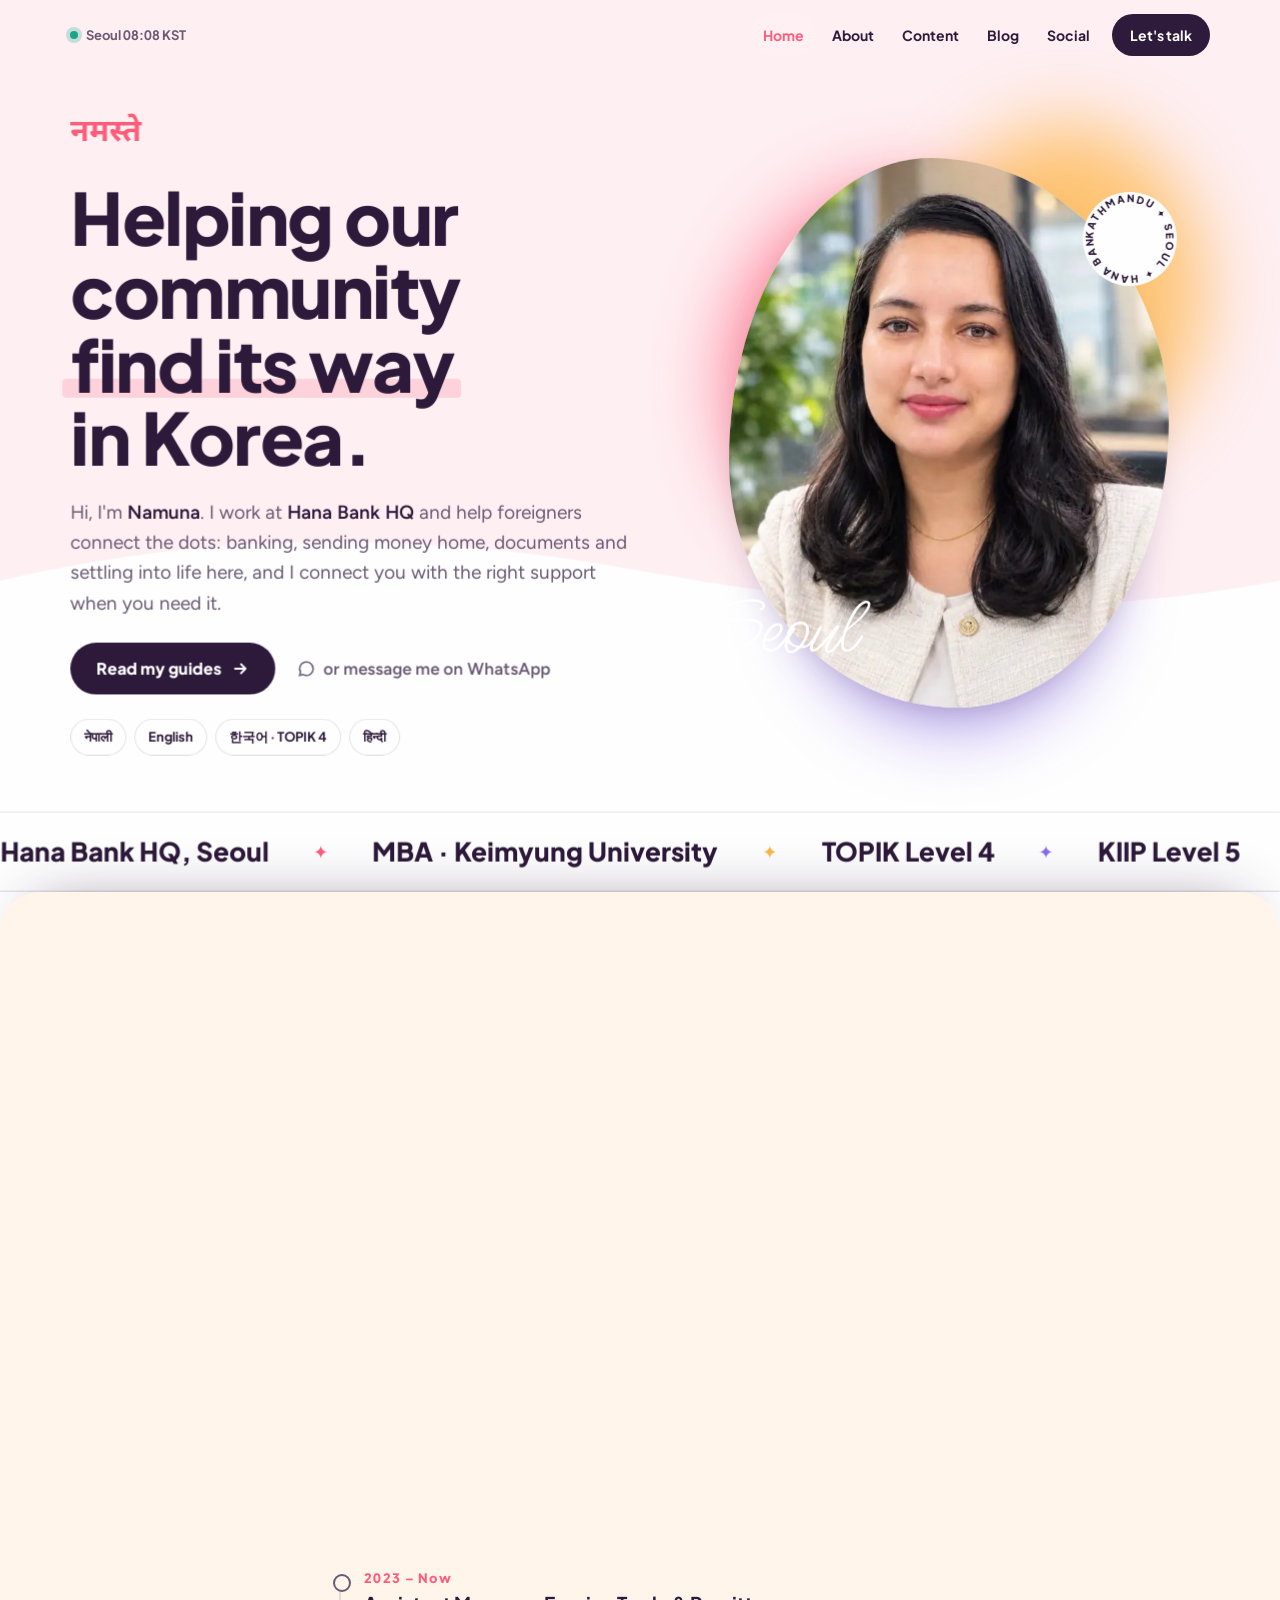
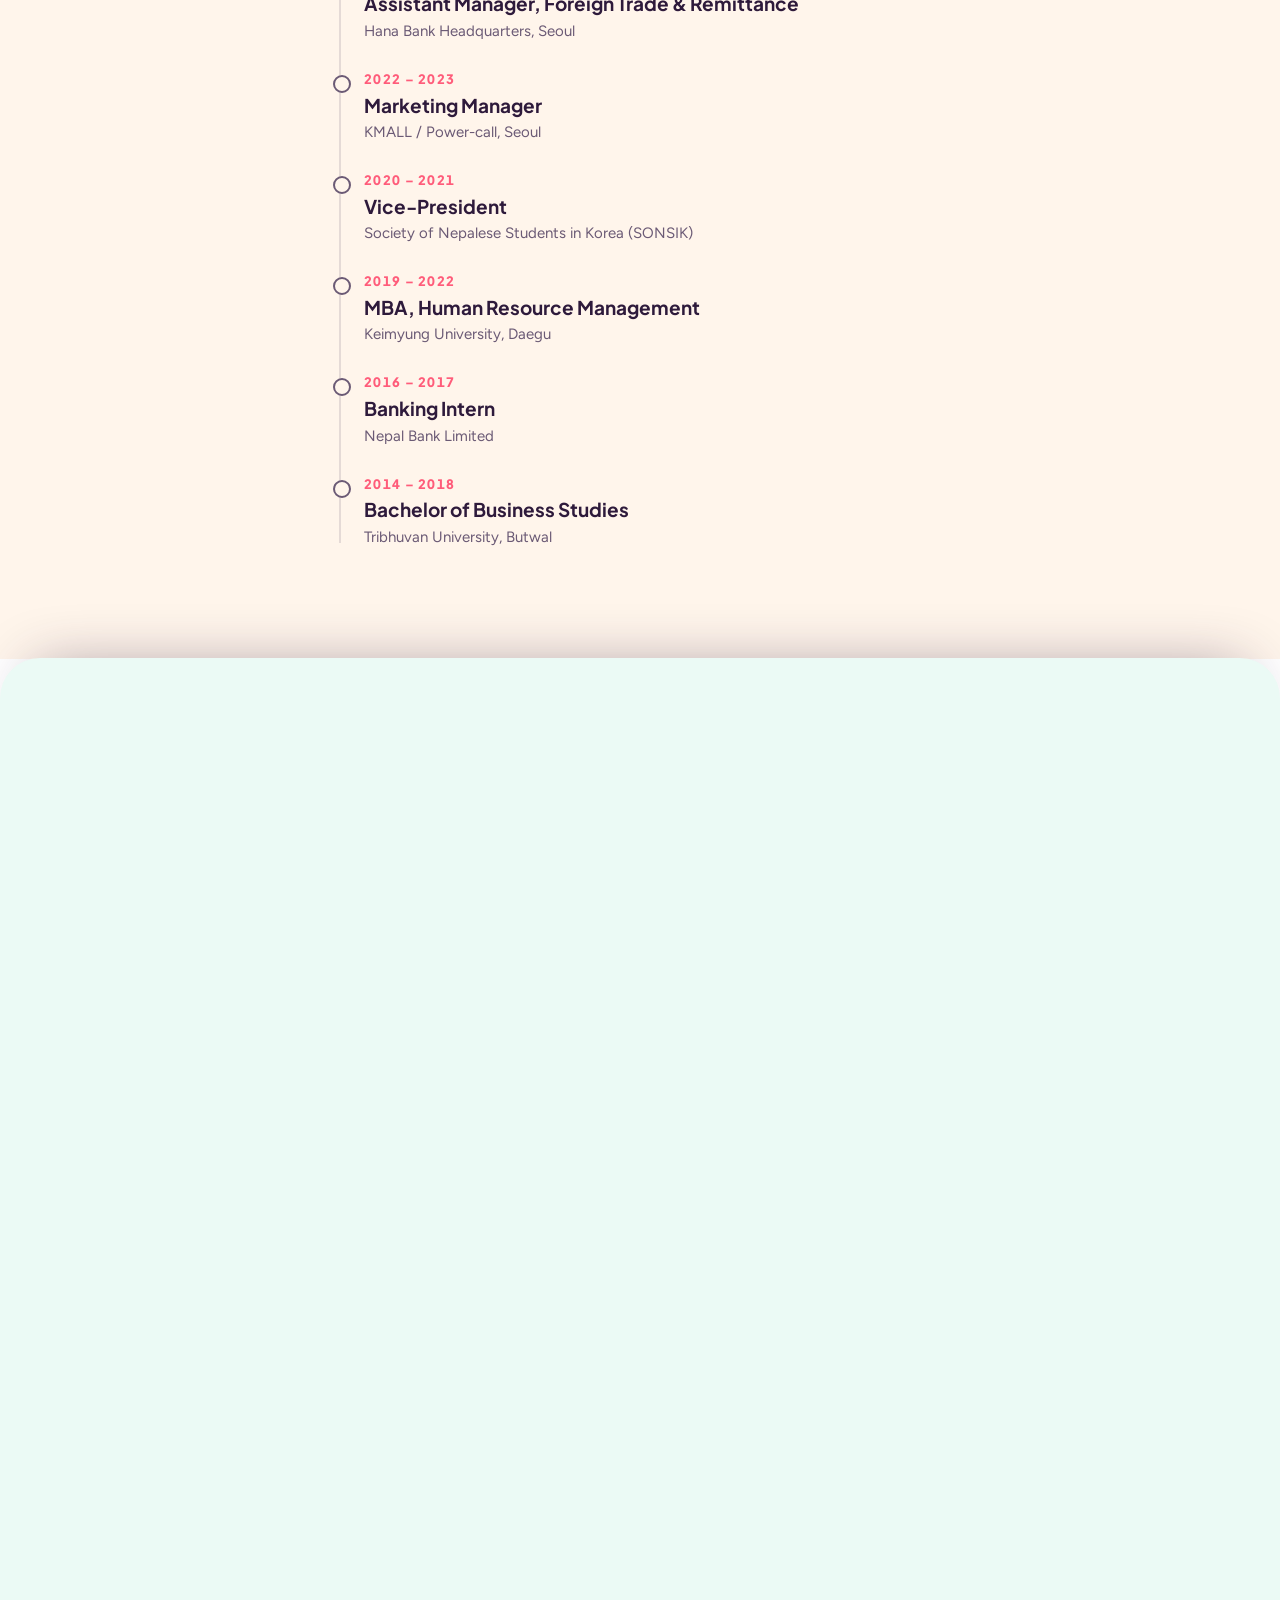
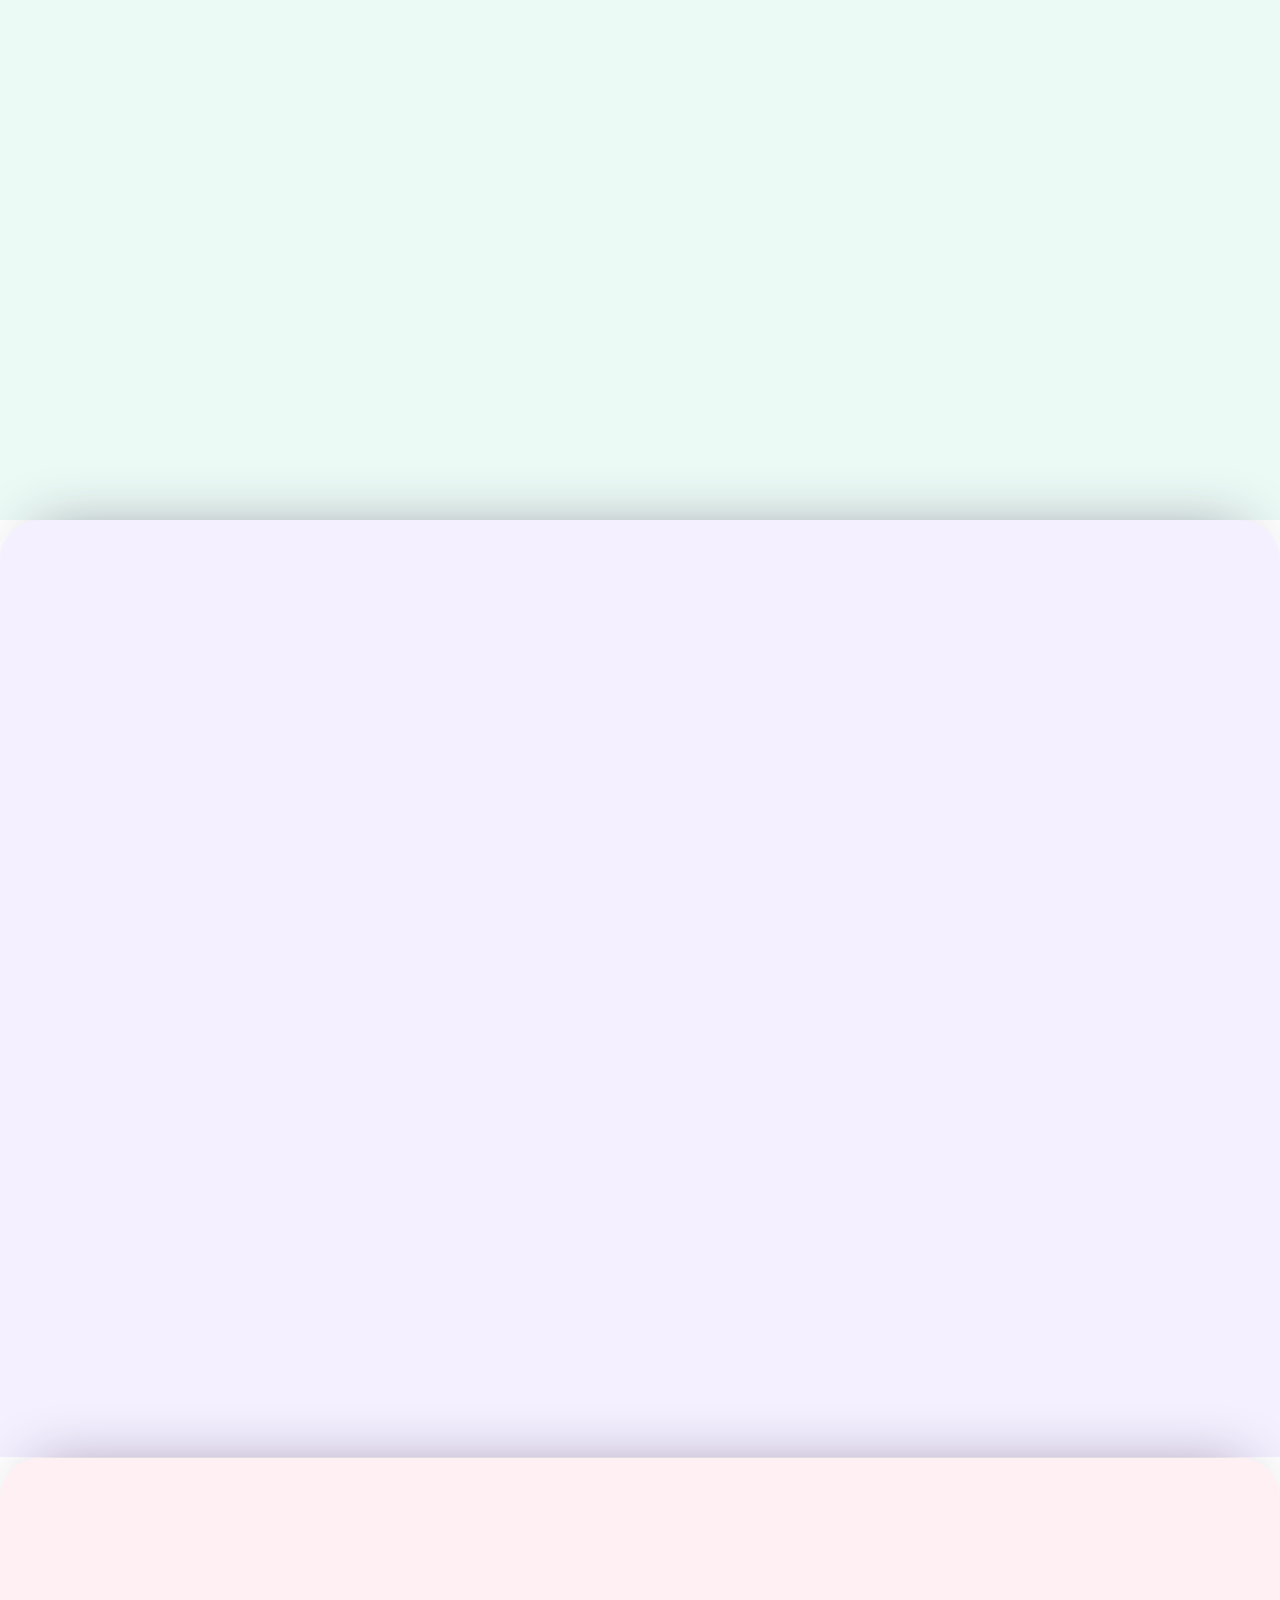
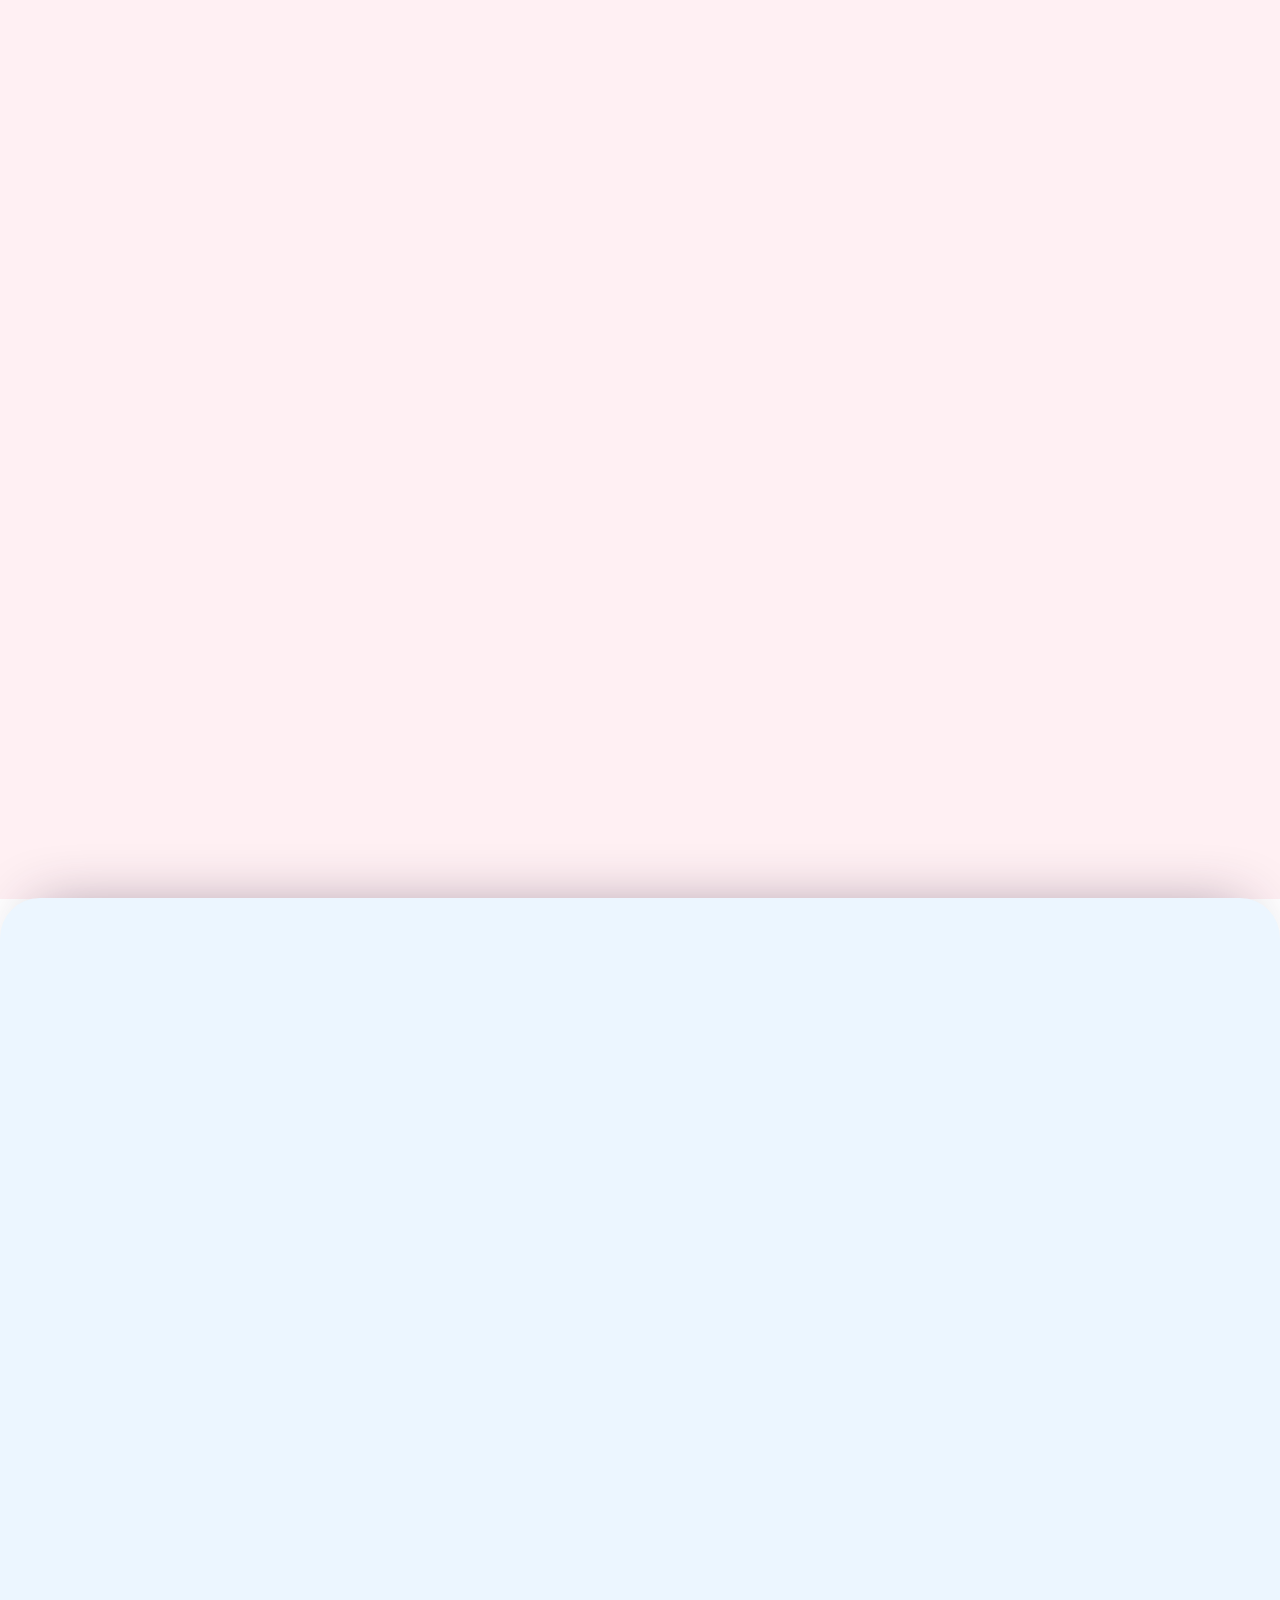
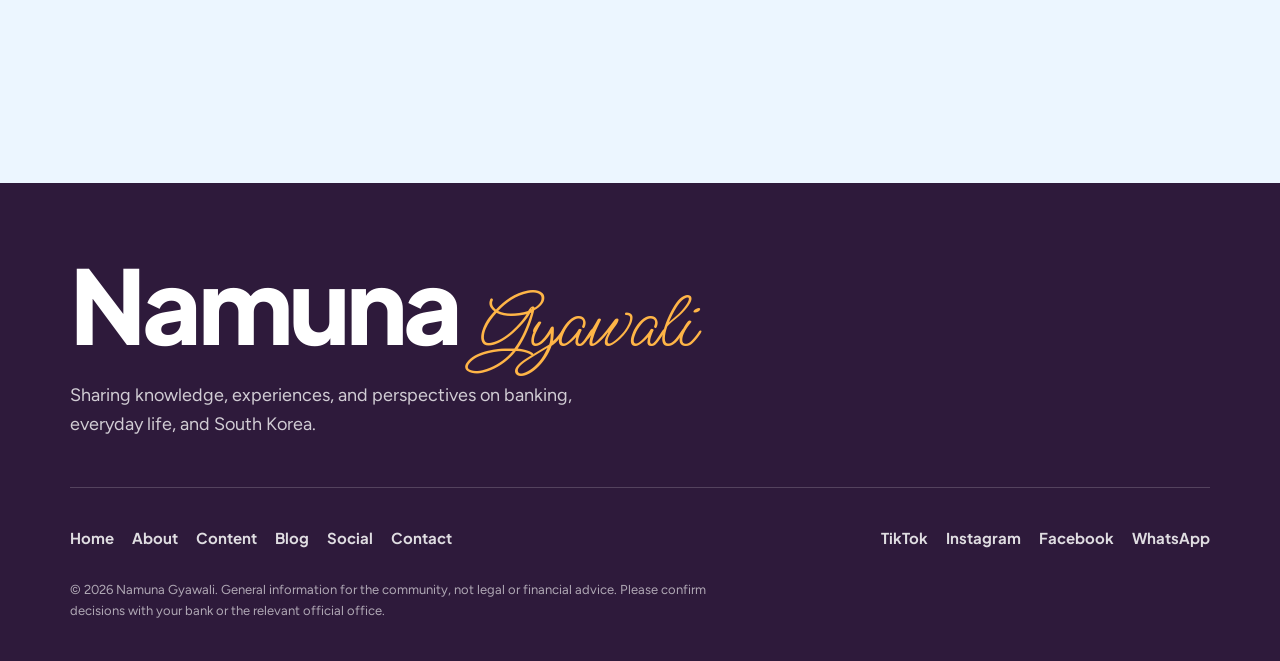
==== commit 828d4da4: "Bright Studio redesign: intro, stacked pages, real guides, video player, calculator, mobile menu Co-" ====
--- a/posts/remittance-guide.html
+++ b/posts/remittance-guide.html
@@ -1,100 +1 @@
-<!DOCTYPE html>
-<html lang="en">
-<head>
-  <meta charset="utf-8" />
-  <meta name="viewport" content="width=device-width, initial-scale=1.0" />
-  <title>Korea to Nepal Remittance: The $50,000 Rule & Required Documents | Shreedevi Gyawali</title>
-  <meta name="description" content="A practical banking guide on sending money from South Korea to Nepal, understanding Korea's Foreign Exchange Transactions Act, designated foreign exchange banks, and avoiding account freezes." />
-  <link rel="preconnect" href="https://fonts.googleapis.com">
-  <link rel="preconnect" href="https://fonts.gstatic.com" crossorigin>
-  <link href="https://fonts.googleapis.com/css2?family=Playfair+Display:ital,wght@0,600;0,700;1,400&family=Plus+Jakarta+Sans:wght@400;500;600;700;800&display=swap" rel="stylesheet">
-  <link rel="stylesheet" href="../style.css" />
-  <style>
-    .article-wrap { max-width: 820px; margin: 48px auto; padding: 0 24px; }
-    .article-header { margin-bottom: 32px; }
-    .back-nav { display: inline-flex; align-items: center; gap: 8px; color: var(--brand-forest); font-weight: 700; font-size: 0.92rem; margin-bottom: 24px; }
-    .back-nav:hover { color: var(--brand-coral); }
-    .article-title { font-family: var(--font-heading); font-size: 2.4rem; font-weight: 700; line-height: 1.25; margin-bottom: 16px; color: var(--brand-forest); }
-    .article-meta { display: flex; gap: 14px; font-size: 0.88rem; color: var(--text-muted); border-bottom: 1px solid var(--border-subtle); padding-bottom: 20px; flex-wrap: wrap; }
-    .article-body { font-size: 1.05rem; line-height: 1.8; color: var(--text-body); background-color: #FFFFFF; border: 1px solid var(--border-subtle); border-radius: var(--radius-lg); padding: 44px; box-shadow: var(--shadow-sm); }
-    .article-body h2 { font-family: var(--font-heading); font-size: 1.6rem; color: var(--brand-forest); margin: 36px 0 16px; font-weight: 700; }
-    .article-body p { margin-bottom: 20px; }
-    .article-body ul { margin: 0 0 24px 24px; }
-    .article-body li { margin-bottom: 10px; }
-    .callout-box { background-color: var(--brand-mint-subtle); border-left: 4px solid var(--brand-forest); padding: 20px 24px; border-radius: 0 var(--radius-md) var(--radius-md) 0; margin: 28px 0; color: var(--brand-forest); }
-    .callout-box strong { font-weight: 700; }
-  </style>
-</head>
-<body class="editorial-warm">
-
-  <!-- Main Navigation Header -->
-  <header class="site-header">
-    <div class="container header-container">
-      <nav class="navbar" aria-label="Article Navigation">
-        <a href="../#hero" class="brand-link">
-          <div class="brand-monogram">SG</div>
-          <div class="brand-details">
-            <span class="brand-title">Shreedevi Gyawali</span>
-            <span class="brand-sub">Hana Bank HQ • Seoul, Korea</span>
-          </div>
-        </a>
-        <div class="nav-cta-wrap">
-          <a href="../#booking" class="btn btn-coral btn-pill btn-sm">Book Consultation</a>
-        </div>
-      </nav>
-    </div>
-  </header>
-
-  <main class="article-wrap">
-    <a href="../#insights" class="back-nav">← Back to Guides &amp; Portfolio</a>
-
-    <header class="article-header">
-      <div class="pill-chip pill-mint" style="margin-bottom: 14px;">Remittance Law &amp; Compliance</div>
-      <h1 class="article-title">Korea to Nepal Money Transfers: The $50,000 Annual Rule &amp; Required Documents</h1>
-      <div class="article-meta">
-        <span>By <strong>Shreedevi Gyawali</strong></span>
-        <span>•</span>
-        <span>Assistant Manager, Hana Bank HQ</span>
-        <span>•</span>
-        <span>Updated 2026</span>
-      </div>
-    </header>
-
-    <article class="article-body">
-      <p>Sending earnings back home to Nepal is one of the most critical financial activities for expatriates, workers, and entrepreneurs living in South Korea. However, South Korea strictly regulates overseas capital outflows under the <strong>Foreign Exchange Transactions Act (외국환거래법)</strong>.</p>
-
-      <h2>1. The Non-Documentation Annual Cap: $50,000 USD</h2>
-      <p>Under current South Korean banking guidelines, a foreign resident (holding a valid Alien Registration Card) can generally remit up to <strong>$50,000 USD (or equivalent in KRW) per calendar year</strong> without submitting extensive proof of funds, provided they have designated a single primary commercial bank for foreign exchange.</p>
-
-      <div class="callout-box">
-        <strong>Important Regulatory Rule:</strong> The $50,000 cap is aggregated across <em>all</em> remittance channels combined. If you remit via multiple fintech apps and commercial banks, the Bank of Korea and the National Tax Service (NTS) monitor cumulative totals across institutions.
-      </div>
-
-      <h2>2. What Happens When You Exceed $50,000?</h2>
-      <p>You can legally send more than $50,000 per year, but you must prove that the money was earned legitimately within South Korea. Required documentation includes:</p>
-      <ul>
-        <li><strong>Certificate of Earned Income (소득금액증명원):</strong> Issued via Hometax (국세청 홈택스) proving paid taxes on your earnings.</li>
-        <li><strong>Withholding Tax Receipt (근로소득원천징수영수증):</strong> Issued by your Korean employer.</li>
-        <li><strong>Employment Contract &amp; Pay Stubs (급여명세서):</strong> To verify current active employment.</li>
-      </ul>
-
-      <h2>3. Choosing the Right Channel: API vs. SWIFT</h2>
-      <p>Hana Bank and partner banks offer direct API-based transfers (such as Hana Easy-One Remittance). For routine transfers between ₩300,000 and ₩5,000,000, API channels offer instant settlement directly to commercial banks and digital wallets in Nepal at institutional FX rates with minimal delays.</p>
-
-      <h2>Need Guidance on High-Sum Transfers?</h2>
-      <p>If you need assistance preparing documentation for large remittances, resolving blocked transactions, or setting up dedicated banking services, feel free to schedule a consultation.</p>
-
-      <div style="margin-top: 36px; padding-top: 24px; border-top: 1px solid var(--border-subtle);">
-        <a href="../#booking" class="btn btn-coral btn-lg">Schedule a Remittance Consultation →</a>
-      </div>
-    </article>
-  </main>
-
-  <footer class="site-footer" style="margin-top: 80px;">
-    <div class="container footer-bottom-bar" style="border-top: none;">
-      <div>© 2026 Shreedevi Gyawali • <a href="https://shreedevi.com.np" style="color: #FFFFFF;">shreedevi.com.np</a></div>
-      <div class="footer-disclaimer">Independent educational guide. Official banking transactions are subject to Korean banking laws and institutional verification.</div>
-    </div>
-  </footer>
-</body>
-</html>
+<!doctype html><html lang="en"><head><meta charset="utf-8"><title>Moved · Namuna Gyawali</title><meta http-equiv="refresh" content="0; url=/#guide-remittance"><link rel="canonical" href="/#guide-remittance"></head><body><p>This guide has moved. <a href="/#guide-remittance">Read the updated guide</a>.</p></body></html>
